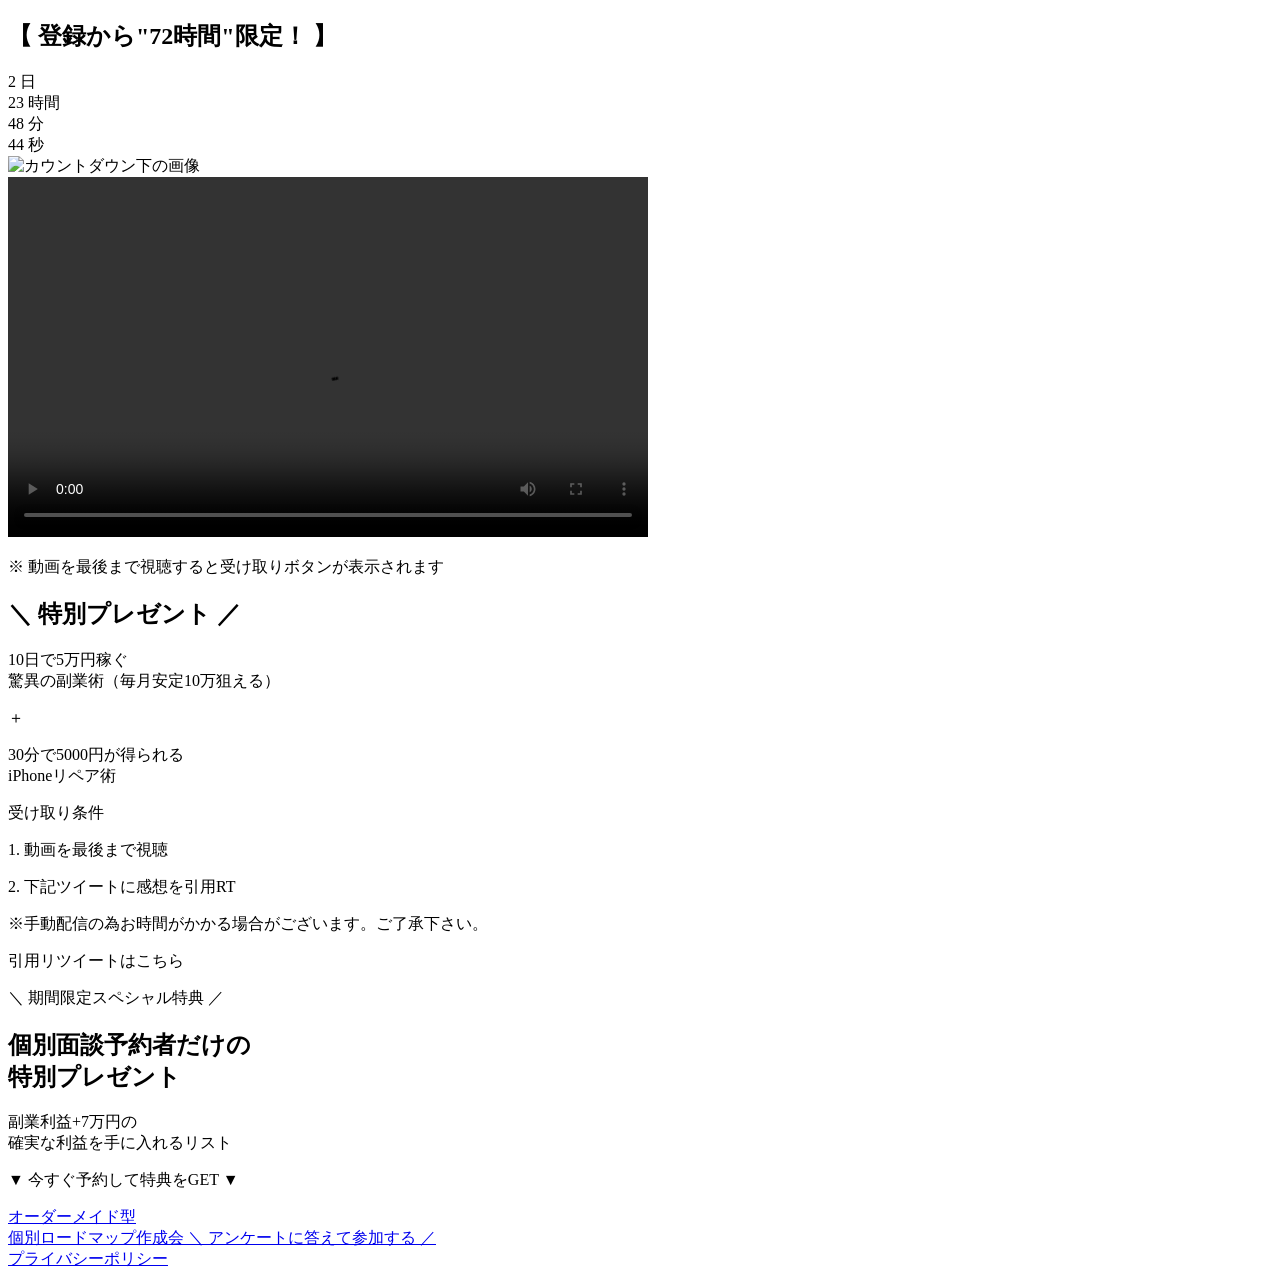
==== index.html @ 0d557b34 "Add files via upload" ====
<!DOCTYPE html>
<html lang="ja">
<head>
    <meta charset="UTF-8">
    <meta name="viewport" content="width=device-width, initial-scale=1.0">
    <title>72時間限定キャンペーン</title>
    <link rel="stylesheet" href="css/style.css">
    <!-- Video.js CSS -->
    <link href="https://vjs.zencdn.net/7.20.3/video-js.css" rel="stylesheet" />
</head>
<body>
    <!-- Google Tag Manager (noscript) -->
    <noscript>
        <iframe src="https://www.googletagmanager.com/ns.html?id=GTM-XXXXX"
            height="0" width="0" style="display:none;visibility:hidden">
        </iframe>
    </noscript>
    
    <div id="main" class="container">
        <!-- 管理者用画像アップロードパネル（通常は非表示） -->
        <div id="admin-panel" class="admin-panel" style="display: none;">
            <div class="upload-section">
                <h3>画像アップロード</h3>
                <div class="upload-item">
                    <label>カウントダウン下の画像：</label>
                    <input type="file" id="image1-upload" accept="image/*" data-target="countdown-image">
                </div>
            </div>
        </div>

        <!-- カウントダウンセクション -->
        <section class="countdown-section">
            <h1>【 登録から<span class="highlight">"72時間"</span>限定！ 】</h1>
            <div id="countdown" class="countdown">
                <div class="countdown-item">
                    <span id="days">2</span>
                    <span class="period">日</span>
                </div>
                <div class="countdown-item">
                    <span id="hours">23</span>
                    <span class="period">時間</span>
                </div>
                <div class="countdown-item">
                    <span id="minutes">48</span>
                    <span class="period">分</span>
                </div>
                <div class="countdown-item">
                    <span id="seconds">44</span>
                    <span class="period">秒</span>
                </div>
            </div>
            <!-- 画像1: カウントダウン下の画像 -->
            <div class="section-image countdown-bottom-image">
                <img id="countdown-image" src="images/image1.jpg" alt="カウントダウン下の画像">
            </div>
        </section>

        <!-- ビデオセクション -->
        <section class="video-section">
            <video
                id="campaign-video"
                class="video-js vjs-default-skin"
                controls
                preload="auto"
                width="640"
                height="360"
                data-setup='{}'
            >
                <source src="YOUR_VIDEO_URL" type="video/mp4" />
            </video>
        </section>

        <!-- キャンペーン詳細セクション -->
        <section class="campaign-details">
            <div class="notice">
                <p class="download-links">
                    <div id="download-section" style="display: none;">
                        まずはこちらを受け取り下さい：
                        <a href="#url1" class="download-link">受け取る①</a>
                        <a href="#url2" class="download-link">受け取る②</a>
                    </div>
                    <div id="watch-notice">
                        ※ 動画を最後まで視聴すると受け取りボタンが表示されます
                    </div>
                </p>
                <h2 class="notice-heading">＼ 特別プレゼント ／</h2>
                <div class="offer-main">
                    <p class="offer-highlight">10日で<span class="accent-text">5万円</span>稼ぐ<br>驚異の副業術（毎月安定10万狙える）</p>
                    <p class="offer-plus">＋</p>
                    <p class="offer-highlight">30分で<span class="accent-text">5000円</span>が得られる<br>iPhoneリペア術</p>
                </div>
            </div>
            <div class="requirements">
                <div class="requirement-box">
                    <p class="requirement-title">受け取り条件</p>
                    <div class="steps">
                        <p class="step">1. 動画を最後まで視聴</p>
                        <p class="step">2. 下記ツイートに感想を引用RT</p>
                        <p>※手動配信の為お時間がかかる場合がございます。ご了承下さい。</p>
                    </div>
                </div>
                <p class="retweet-link">引用リツイートはこちら</p>
            </div>
            <div class="bonus-offer">
                <div class="special-bonus">
                    <p class="bonus-label">＼ 期間限定スペシャル特典 ／</p>
                    <h2 class="bonus-heading">個別面談予約者だけの<br>特別プレゼント</h2>
                    <p class="bonus-amount">副業利益<span class="accent-large">+7</span>万円の<br>確実な利益を手に入れるリスト</p>
                </div>
                <p class="action-guide">▼ 今すぐ予約して特典をGET ▼</p>
            </div>
            <div class="action-button">
                <a href="https://docs.google.com/forms/d/e/1FAIpQLSdRPA_7K2mtwttTAVlmYB70DZ7_Nv8LjS0bA9asnsfpACcbtQ/viewform?usp=dialog" class="btn-green">
                    <span class="text">オーダーメイド型<br>個別ロードマップ作成会</span>
                    <span class="sub-text">＼ アンケートに答えて参加する ／</span>
                </a>
            </div>
        </section>

        <!-- フッター -->
        <footer>
            <div class="footer-links">
                <a href="privacy.html">プライバシーポリシー</a>
            </div>
        </footer>
    </div>

    <!-- Scripts -->
    <script src="https://vjs.zencdn.net/7.20.3/video.min.js"></script>
    <script src="js/main.js"></script>
</body>
</html>
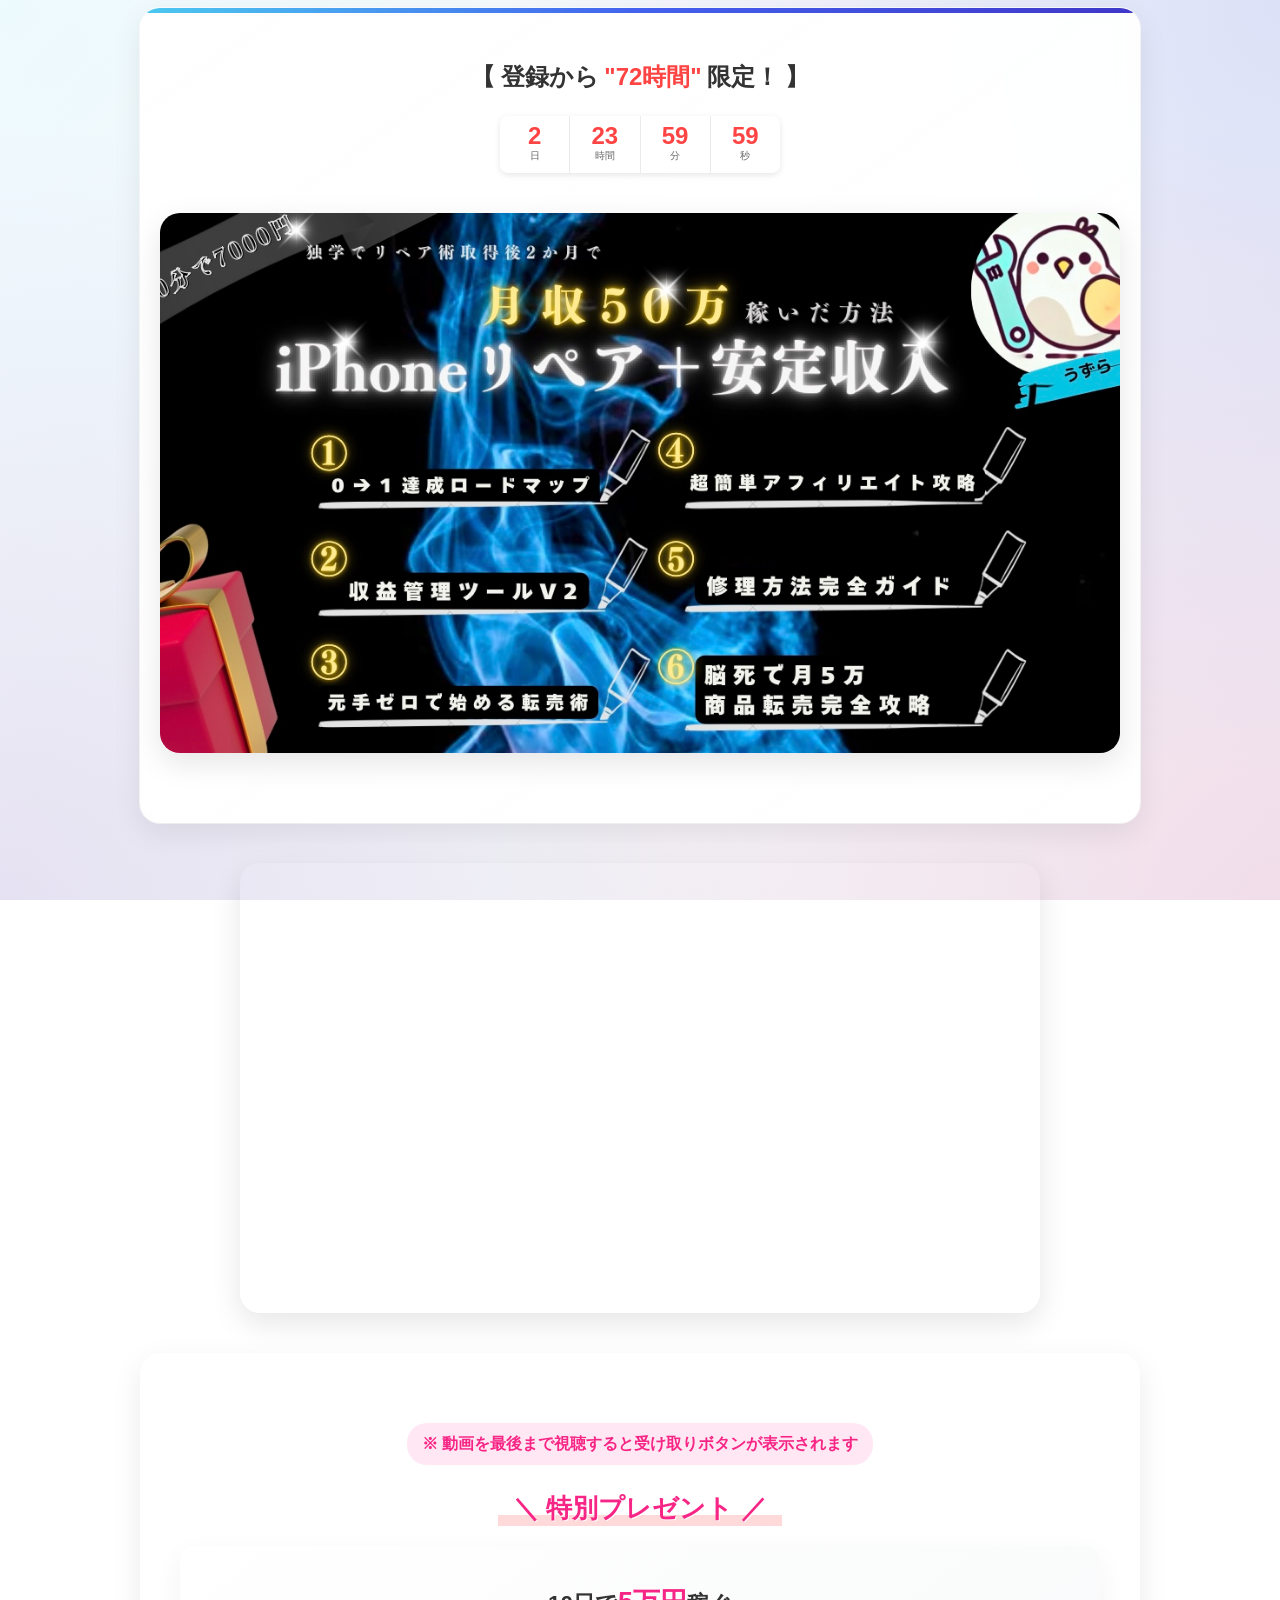
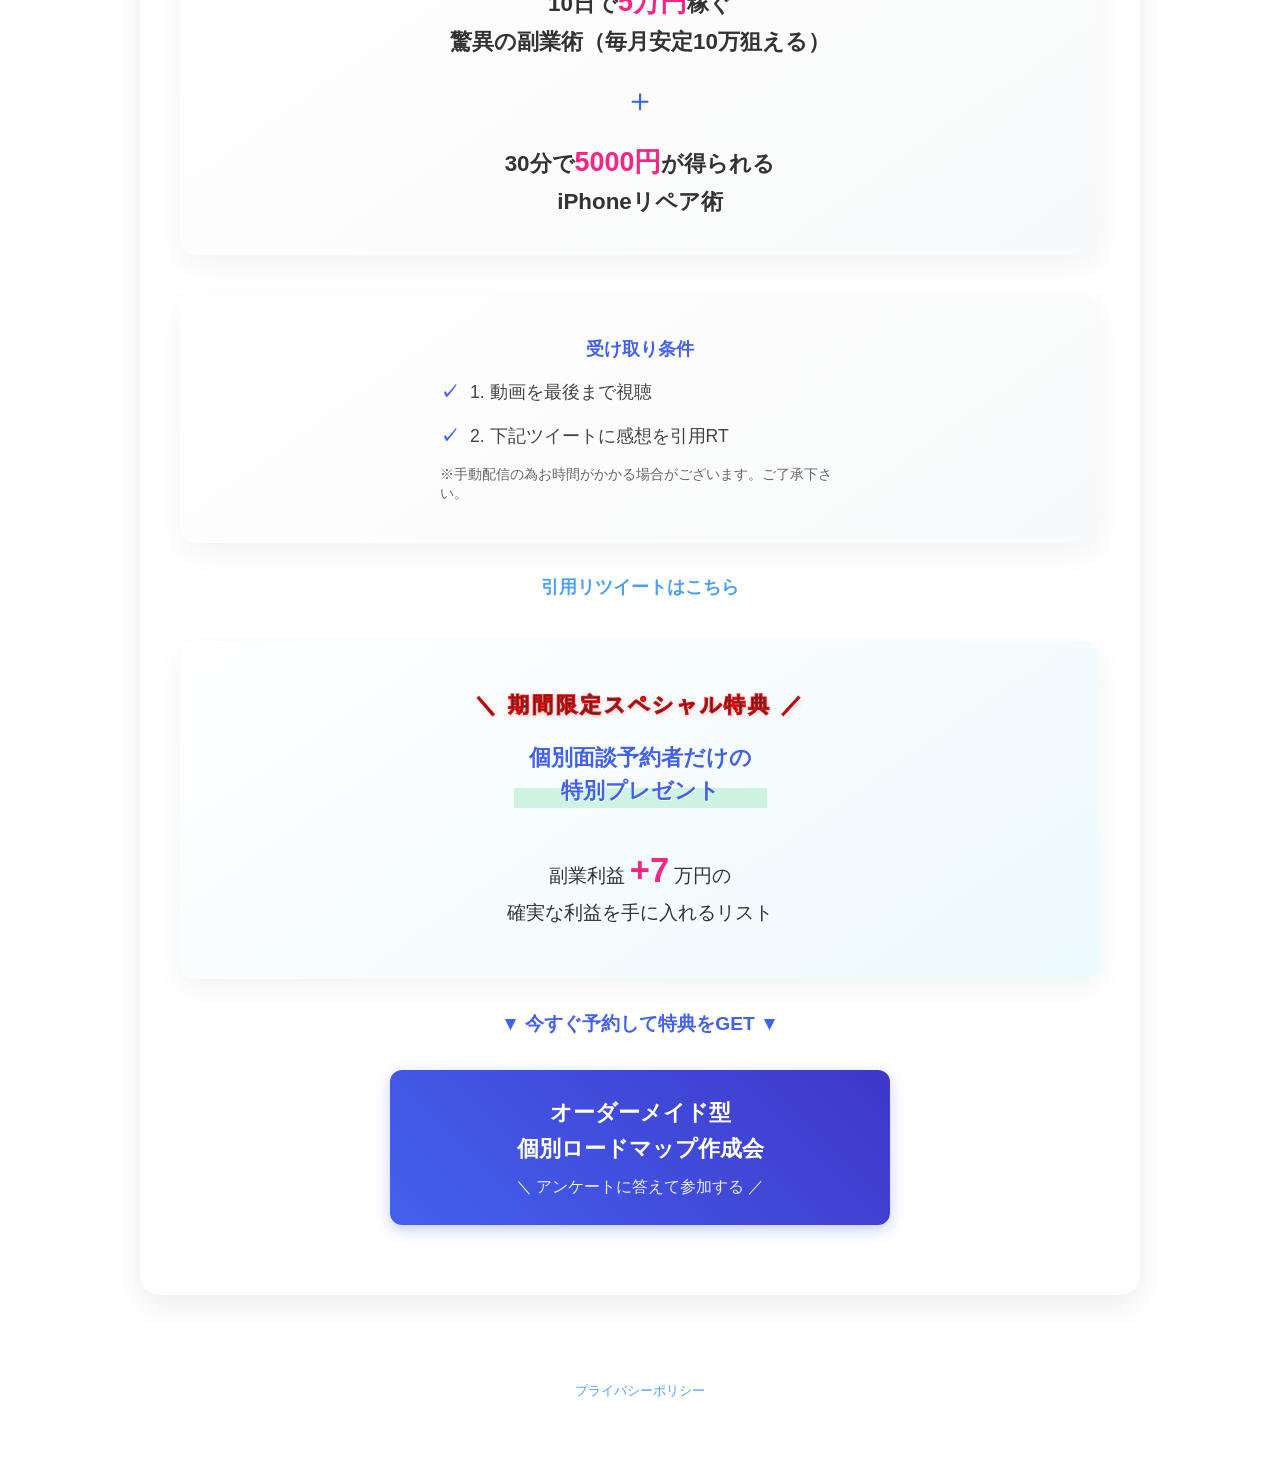
==== commit c5a76814: "Add files via upload" ====
--- a/index.html
+++ b/index.html
@@ -9,25 +9,7 @@
     <link href="https://vjs.zencdn.net/7.20.3/video-js.css" rel="stylesheet" />
 </head>
 <body>
-    <!-- Google Tag Manager (noscript) -->
-    <noscript>
-        <iframe src="https://www.googletagmanager.com/ns.html?id=GTM-XXXXX"
-            height="0" width="0" style="display:none;visibility:hidden">
-        </iframe>
-    </noscript>
-    
     <div id="main" class="container">
-        <!-- 管理者用画像アップロードパネル（通常は非表示） -->
-        <div id="admin-panel" class="admin-panel" style="display: none;">
-            <div class="upload-section">
-                <h3>画像アップロード</h3>
-                <div class="upload-item">
-                    <label>カウントダウン下の画像：</label>
-                    <input type="file" id="image1-upload" accept="image/*" data-target="countdown-image">
-                </div>
-            </div>
-        </div>
-
         <!-- カウントダウンセクション -->
         <section class="countdown-section">
             <h1>【 登録から<span class="highlight">"72時間"</span>限定！ 】</h1>
@@ -51,23 +33,19 @@
             </div>
             <!-- 画像1: カウントダウン下の画像 -->
             <div class="section-image countdown-bottom-image">
-                <img id="countdown-image" src="images/image1.jpg" alt="カウントダウン下の画像">
+                <img src="images/IMG_1898.jpg" alt="カウントダウン下の画像">
             </div>
         </section>
 
         <!-- ビデオセクション -->
         <section class="video-section">
-            <video
-                id="campaign-video"
-                class="video-js vjs-default-skin"
-                controls
-                preload="auto"
-                width="640"
-                height="360"
-                data-setup='{}'
-            >
-                <source src="YOUR_VIDEO_URL" type="video/mp4" />
-            </video>
+            <iframe 
+                id="youtube-player"
+                title="キャンペーン動画"
+                src="https://www.youtube.com/embed/w4_zZGQyINY?enablejsapi=1" 
+                allow="accelerometer; autoplay; clipboard-write; encrypted-media; gyroscope; picture-in-picture" 
+                allowfullscreen>
+            </iframe>
         </section>
 
         <!-- キャンペーン詳細セクション -->
@@ -126,7 +104,6 @@
     </div>
 
     <!-- Scripts -->
-    <script src="https://vjs.zencdn.net/7.20.3/video.min.js"></script>
     <script src="js/main.js"></script>
 </body>
 </html> 
--- a/css/style.css
+++ b/css/style.css
@@ -0,0 +1,945 @@
+/* 基本スタイル */
+:root {
+    --primary-color: #4361ee;
+    --secondary-color: #3f37c9;
+    --accent-color: #f72585;
+    --gradient-1: #4cc9f0;
+    --gradient-2: #4361ee;
+    --gradient-3: #3f37c9;
+    --success-color: #2ecc71;
+    --text-color: #333;
+    --bg-color: #f0f2f5;
+}
+
+body {
+    font-family: 'Noto Sans JP', -apple-system, BlinkMacSystemFont, sans-serif;
+    background: 
+        radial-gradient(circle at 0% 0%, rgba(76, 201, 240, 0.1) 0%, transparent 50%),
+        radial-gradient(circle at 100% 0%, rgba(67, 97, 238, 0.15) 0%, transparent 50%),
+        radial-gradient(circle at 100% 100%, rgba(247, 37, 133, 0.1) 0%, transparent 50%),
+        radial-gradient(circle at 0% 100%, rgba(58, 12, 163, 0.1) 0%, transparent 50%),
+        linear-gradient(135deg, #ffffff 0%, #f0f2f5 100%);
+    background-attachment: fixed;
+    line-height: 1.6;
+    color: var(--text-color);
+    min-height: 100vh;
+}
+
+.container {
+    max-width: 1000px;
+    margin: 40px auto;
+    padding: 0 20px;
+    position: relative;
+    z-index: 1;
+}
+
+/* カウントダウンセクション */
+.countdown-section {
+    text-align: center;
+    padding: 30px 20px;
+    background: white;
+    border-radius: 20px;
+    box-shadow: 
+        0 10px 30px rgba(0,0,0,0.08),
+        0 0 0 1px rgba(255,255,255,0.8);
+    backdrop-filter: blur(10px);
+    background: linear-gradient(145deg, rgba(255,255,255,0.95), rgba(255,255,255,0.98));
+    position: relative;
+    overflow: hidden;
+}
+
+.countdown-section::before {
+    content: '';
+    position: absolute;
+    top: 0;
+    left: 0;
+    width: 100%;
+    height: 5px;
+    background: linear-gradient(90deg, var(--gradient-1), var(--gradient-2), var(--gradient-3));
+}
+
+.countdown-section h1 {
+    font-size: 1.5em;
+    margin-bottom: 20px;
+    font-weight: 700;
+}
+
+.highlight {
+    color: #ff4444;
+    font-weight: 800;
+    padding: 0 5px;
+}
+
+.countdown {
+    display: flex;
+    justify-content: center;
+    gap: 0;
+    margin: 20px auto;
+    flex-wrap: nowrap;
+    background: #fff;
+    border-radius: 8px;
+    padding: 0;
+    width: 280px;
+    box-shadow: 0 2px 6px rgba(0,0,0,0.1);
+}
+
+.countdown-item {
+    background: none;
+    padding: 8px 0;
+    border-radius: 0;
+    box-shadow: none;
+    width: 25%;
+    margin: 0;
+    border-right: 1px solid rgba(0,0,0,0.08);
+    display: flex;
+    flex-direction: column;
+    align-items: center;
+    justify-content: center;
+}
+
+.countdown-item:last-child {
+    border-right: none;
+}
+
+.countdown-item span {
+    display: block;
+}
+
+.countdown-item span:first-child {
+    color: #ff4444;
+    font-size: 1.5em;
+    font-weight: 700;
+    line-height: 1;
+    display: block;
+}
+
+.period {
+    font-size: 0.65em;
+    color: #666;
+    margin-top: 0;
+    font-weight: 400;
+    display: block;
+}
+
+/* ビデオセクション */
+.video-section {
+    margin: 40px auto;
+    position: relative;
+    width: 100%;
+    max-width: 800px;
+    padding-top: 0;
+    aspect-ratio: 16 / 9;
+    border-radius: 20px;
+    overflow: hidden;
+    box-shadow: 0 10px 30px rgba(0,0,0,0.1);
+}
+
+.video-section iframe {
+    position: absolute;
+    top: 0;
+    left: 0;
+    width: 100%;
+    height: 100%;
+    border: none;
+    border-radius: 20px;
+}
+
+/* Video.jsのカスタマイズ */
+.video-js .vjs-big-play-button {
+    top: 50%;
+    left: 50%;
+    transform: translate(-50%, -50%);
+    border: none;
+    background: rgba(67, 97, 238, 0.8);
+    border-radius: 50%;
+    width: 80px;
+    height: 80px;
+    line-height: 80px;
+}
+
+.video-js:hover .vjs-big-play-button {
+    background: rgba(67, 97, 238, 1);
+}
+
+/* キャンペーン詳細セクション */
+.campaign-details {
+    background: white;
+    padding: 40px;
+    border-radius: 20px;
+    box-shadow: 0 10px 30px rgba(0,0,0,0.08);
+    text-align: center;
+}
+
+.notice {
+    margin-bottom: 30px;
+}
+
+.notice-heading {
+    font-size: 1.6em;
+    color: var(--accent-color);
+    font-weight: 700;
+    line-height: 1.4;
+    margin: 0 auto;
+    padding: 0 15px;
+    background: linear-gradient(transparent 70%, rgba(255, 68, 68, 0.2) 30%);
+    display: inline-block;
+    text-shadow: 1px 1px 0 rgba(255, 255, 255, 0.8);
+}
+
+.requirements {
+    margin: 40px 0;
+}
+
+.requirements p {
+    margin: 15px 0;
+    font-size: 1.1em;
+}
+
+.requirements .highlight {
+    font-size: 1.3em;
+    line-height: 1.6;
+    color: var(--accent-color);
+    font-weight: 700;
+    padding: 0 5px;
+}
+
+/* アクションボタン */
+.action-button {
+    margin: 30px auto;
+    max-width: 500px;
+}
+
+.btn-green {
+    display: block;
+    background: linear-gradient(45deg, var(--gradient-2), var(--gradient-3));
+    color: white;
+    padding: 25px 40px;
+    text-decoration: none;
+    border-radius: 12px;
+    transition: all 0.3s ease;
+    box-shadow: 0 5px 15px rgba(67, 97, 238, 0.3);
+}
+
+.btn-green:hover {
+    transform: translateY(-2px);
+    box-shadow: 0 8px 20px rgba(67, 97, 238, 0.4);
+    background: linear-gradient(45deg, var(--gradient-3), var(--gradient-2));
+}
+
+.btn-green .text {
+    display: block;
+    font-size: 1.4em;
+    font-weight: 700;
+    margin-bottom: 8px;
+}
+
+.btn-green .sub-text {
+    display: block;
+    font-size: 1em;
+    opacity: 0.9;
+}
+
+/* レスポンシブ対応 */
+@media (max-width: 768px) {
+    .btn-green {
+        padding: 20px 30px;
+    }
+
+    .btn-green .text {
+        font-size: 1.2em;
+    }
+
+    .btn-green .sub-text {
+        font-size: 0.9em;
+    }
+}
+
+/* フッター */
+footer {
+    margin-top: 30px;
+    padding: 20px 0;
+    background: transparent;
+}
+
+.footer-links {
+    margin-bottom: 10px;
+    text-align: center;
+}
+
+.footer-links a {
+    color: rgba(51, 51, 51, 0.5);
+    text-decoration: none;
+    padding: 0;
+    font-size: 0.8em;
+    transition: all 0.3s ease;
+}
+
+.footer-links a:hover {
+    color: var(--text-color);
+}
+
+/* レスポンシブ対応 */
+@media (max-width: 768px) {
+    .container {
+        padding: 0;
+        width: 100%;
+        overflow-x: hidden;
+    }
+
+    .video-section {
+        margin: 20px auto;
+        width: 100%;
+        max-width: none;
+        border-radius: 0;
+        position: relative;
+        left: 0;
+    }
+    
+    .video-section iframe {
+        border-radius: 0;
+        position: absolute;
+        top: 0;
+        left: 0;
+        right: 0;
+        bottom: 0;
+        margin: auto;
+        width: 100% !important;
+        height: 100% !important;
+        object-fit: cover;
+    }
+
+    /* その他のセクションの余白調整 */
+    .countdown-section,
+    .campaign-details {
+        margin: 20px 15px;
+        width: auto;
+    }
+}
+
+/* 大きな画面向けの調整 */
+@media (min-width: 769px) {
+    .container {
+        padding: 0 20px;
+        margin: 0 auto;
+    }
+
+    .video-section {
+        margin: 40px auto;
+    }
+}
+
+/* プラバシーポリシーページのスタイル */
+.privacy-page {
+    max-width: 800px;
+    margin: 0 auto;
+    padding: 2rem;
+    background: #fff;
+    box-shadow: 0 0 10px rgba(0,0,0,0.1);
+    border-radius: 8px;
+}
+
+.privacy-title {
+    font-size: 1.8rem;
+    color: #333;
+    text-align: center;
+    margin-bottom: 2rem;
+    padding-bottom: 1rem;
+    border-bottom: 2px solid #eee;
+}
+
+.privacy-content {
+    color: #666;
+    line-height: 1.8;
+}
+
+.privacy-content h2 {
+    font-size: 1.3rem;
+    color: #444;
+    margin: 2rem 0 1rem;
+    padding-left: 1rem;
+    border-left: 4px solid #4d9fff;
+}
+
+.privacy-content ol {
+    padding-left: 1.5rem;
+}
+
+.privacy-content li {
+    margin-bottom: 0.8rem;
+}
+
+.contact-info {
+    margin: 2rem 0;
+    padding: 1.5rem;
+    background: #f8f9fa;
+    border-radius: 6px;
+}
+
+.policy-date {
+    text-align: right;
+    color: #999;
+    margin-top: 1rem;
+}
+
+.footer-links {
+    text-align: center;
+    margin: 2rem 0;
+}
+
+.footer-links a {
+    color: #4d9fff;
+    text-decoration: none;
+    transition: color 0.3s;
+}
+
+.footer-links a:hover {
+    color: #2d7fff;
+}
+
+/* レスポンシブ対応 */
+@media (max-width: 768px) {
+    .privacy-page {
+        padding: 1rem;
+    }
+    
+    .privacy-title {
+        font-size: 1.5rem;
+    }
+    
+    .privacy-content h2 {
+        font-size: 1.2rem;
+    }
+}
+
+/* 全スマートフォン共通 */
+@media screen and (max-width: 428px) {
+    .countdown {
+        width: 260px;
+    }
+
+    .countdown-item {
+        padding: 6px 0;
+    }
+
+    .countdown-item span:first-child {
+        font-size: 1.4em;
+    }
+}
+
+/* 画像セクション共通スタイル */
+.section-image {
+    margin: 40px auto;
+    position: relative;
+    width: 100%;
+    max-width: 100%;
+    padding-top: 56.25%;
+    text-align: center;
+    border-radius: 20px;
+    overflow: hidden;
+    box-shadow: 0 10px 30px rgba(0,0,0,0.1);
+}
+
+.section-image img {
+    position: absolute;
+    top: 0;
+    left: 0;
+    width: 100%;
+    height: 100%;
+    object-fit: cover;
+}
+
+/* 各画像セクション個別スタイル */
+.countdown-bottom-image {
+    max-width: 1000px;
+    margin: 40px auto;
+}
+
+.notice-bottom-image {
+    margin: 20px auto;
+}
+
+.requirements-bottom-image {
+    margin: 20px auto 30px;
+}
+
+/* レスポンシブ対応 */
+@media (max-width: 768px) {
+    .section-image {
+        margin: 20px -10px;
+        border-radius: 0;
+    }
+    
+    .section-image img {
+        border-radius: 0;
+    }
+}
+
+/* 管理者パネル */
+.admin-panel {
+    background: #fff;
+    padding: 20px;
+    margin-bottom: 20px;
+    border-radius: 10px;
+    box-shadow: 0 2px 10px rgba(0,0,0,0.1);
+}
+
+.upload-section h3 {
+    margin-bottom: 15px;
+    color: #333;
+}
+
+.upload-item {
+    margin: 10px 0;
+    padding: 10px;
+    background: #f8f9fa;
+    border-radius: 5px;
+}
+
+.upload-item label {
+    display: block;
+    margin-bottom: 5px;
+    color: #666;
+}
+
+.upload-item input[type="file"] {
+    width: 100%;
+    padding: 8px;
+    border: 1px solid #ddd;
+    border-radius: 4px;
+    background: #fff;
+}
+
+.retweet-link {
+    color: #4d9fff;
+    font-weight: 600;
+    font-size: 1.1em;
+    margin: 15px 0 5px;
+}
+
+@media (max-width: 768px) {
+    .retweet-link {
+        font-size: 1em;
+        margin: 10px 0 5px;
+    }
+}
+
+/* レスポンシブ対応 */
+@media (max-width: 768px) {
+    .notice-heading {
+        font-size: 1.3em;
+        padding: 0 10px;
+    }
+}
+
+.bonus-offer {
+    margin: 30px 0 20px;
+    text-align: center;
+}
+
+.bonus-offer p {
+    font-size: 1.2em;
+    line-height: 1.6;
+    color: var(--text-color);
+}
+
+.action-guide {
+    margin-top: 15px;
+    color: var(--primary-color) !important;
+    font-weight: 600;
+}
+
+@media (max-width: 768px) {
+    .bonus-offer {
+        margin: 25px 0 15px;
+    }
+    
+    .bonus-offer p {
+        font-size: 1.1em;
+    }
+}
+
+.bonus-heading {
+    font-size: 1.4em;
+    color: var(--primary-color);
+    font-weight: 700;
+    line-height: 1.5;
+    margin: 0 auto 15px;
+    padding: 0 15px;
+    background: linear-gradient(transparent 70%, rgba(46, 204, 113, 0.2) 30%);
+    display: inline-block;
+    text-shadow: 1px 1px 0 rgba(255, 255, 255, 0.8);
+}
+
+@media (max-width: 768px) {
+    .bonus-heading {
+        font-size: 1.2em;
+        padding: 0 10px;
+    }
+}
+
+.offer-main {
+    margin: 20px auto;
+    padding: 20px;
+    background: linear-gradient(145deg, #ffffff, #f8f9fa);
+    border-radius: 15px;
+    box-shadow: 0 10px 30px rgba(0,0,0,0.05);
+}
+
+.offer-highlight {
+    font-size: 1.4em;
+    font-weight: 700;
+    line-height: 1.6;
+    margin: 15px 0;
+    color: #333;
+}
+
+.accent-text {
+    color: var(--accent-color);
+    font-size: 1.2em;
+    font-weight: 800;
+}
+
+.offer-plus {
+    font-size: 2em;
+    color: var(--primary-color);
+    margin: 10px 0;
+}
+
+.requirement-box {
+    background: linear-gradient(145deg, #ffffff, #f8f9fa);
+    padding: 25px;
+    border-radius: 15px;
+    margin: 30px 0;
+    box-shadow: 0 10px 30px rgba(0,0,0,0.05);
+}
+
+.requirement-title {
+    font-size: 1.3em;
+    color: var(--primary-color);
+    font-weight: 700;
+    margin-bottom: 20px;
+}
+
+.steps {
+    text-align: left;
+    max-width: 400px;
+    margin: 0 auto;
+}
+
+.step {
+    font-size: 1.1em;
+    color: #444;
+    margin: 10px 0;
+    padding-left: 30px;
+    position: relative;
+}
+
+.steps p:last-child {
+    font-size: 0.85em;
+    color: #666;
+    margin-top: 15px;
+    line-height: 1.4;
+}
+
+.step::before {
+    content: "✓";
+    position: absolute;
+    left: 0;
+    color: var(--primary-color);
+    font-weight: bold;
+}
+
+.special-bonus {
+    background: linear-gradient(145deg, #fff, rgba(76, 201, 240, 0.1));
+    padding: 30px;
+    border-radius: 15px;
+    margin: 30px 0;
+    box-shadow: 0 10px 30px rgba(0,0,0,0.05);
+}
+
+.bonus-label {
+    color: #ff0000;
+    font-weight: 900;
+    margin-bottom: 20px;
+    font-size: 2em;
+    letter-spacing: 0.15em;
+    text-shadow: 2px 2px 4px rgba(255, 0, 0, 0.2);
+    transform: scale(1.1);
+    display: block;
+    line-height: 1.4;
+    -webkit-text-stroke: 1px #ff0000;
+    text-stroke: 1px #ff0000;
+    font-family: -apple-system, BlinkMacSystemFont, "Segoe UI", Helvetica, Arial, sans-serif;
+}
+
+.bonus-amount {
+    font-size: 1.3em;
+    color: #333;
+    margin: 20px 0;
+    line-height: 1.6;
+}
+
+.accent-large {
+    font-size: 1.8em;
+    color: var(--accent-color);
+    font-weight: 800;
+    margin: 0 5px;
+}
+
+@media (max-width: 768px) {
+    .offer-highlight {
+        font-size: 1.2em;
+    }
+    
+    .requirement-box {
+        padding: 20px;
+    }
+    
+    .steps {
+        padding: 0 10px;
+    }
+}
+
+.download-links {
+    margin-bottom: 20px;
+    font-size: 1.1em;
+    color: #666;
+}
+
+.download-link {
+    display: inline-block;
+    margin: 0 10px;
+    padding: 5px 15px;
+    color: var(--primary-color);
+    text-decoration: none;
+    border: 2px solid var(--primary-color);
+    border-radius: 20px;
+    font-weight: 600;
+    transition: all 0.3s ease;
+}
+
+.download-link:hover {
+    background: var(--primary-color);
+    color: white;
+    transform: translateY(-2px);
+}
+
+@media (max-width: 768px) {
+    .download-links {
+        font-size: 1em;
+    }
+    
+    .download-link {
+        margin: 5px;
+        padding: 4px 12px;
+    }
+}
+
+#watch-notice {
+    color: var(--accent-color);
+    font-weight: 600;
+    margin: 10px 0;
+    padding: 8px 15px;
+    background: rgba(247, 37, 133, 0.1);
+    border-radius: 20px;
+    display: inline-block;
+}
+
+#download-section {
+    animation: fadeIn 0.5s ease-out;
+}
+
+@keyframes fadeIn {
+    from {
+        opacity: 0;
+        transform: translateY(-10px);
+    }
+    to {
+        opacity: 1;
+        transform: translateY(0);
+    }
+}
+
+/* レスポンシブ対応 */
+@media (max-width: 390px) { /* iPhone 12 Pro サイズ */
+    .countdown-section {
+        margin: 15px 10px;
+        padding: 25px 15px;
+    }
+
+    .countdown {
+        gap: 8px;
+    }
+
+    .countdown-item {
+        min-width: 70px;
+        padding: 12px 15px;
+    }
+
+    .countdown-item span:first-child {
+        font-size: 1.8em;
+    }
+
+    .period {
+        font-size: 0.9em;
+    }
+
+    .notice-heading {
+        font-size: 1.2em;
+        line-height: 1.5;
+    }
+
+    .offer-highlight {
+        font-size: 1.1em;
+    }
+
+    .requirement-box {
+        padding: 20px 15px;
+    }
+
+    .step {
+        font-size: 1em;
+        padding-left: 25px;
+    }
+}
+
+/* iPhone 12 Pro 固有の調整 */
+@media screen and (device-width: 390px) and (device-height: 844px) {
+    .container {
+        padding: 0;
+        margin: 20px auto;
+        width: 100%;
+        max-width: 390px;
+    }
+
+    .countdown-section {
+        margin: 15px 10px;
+        padding: 25px 10px;
+        border-radius: 15px;
+    }
+
+    .countdown-section h1 {
+        font-size: 1.3em;
+        margin-bottom: 15px;
+        padding: 0 10px;
+    }
+
+    .notice-heading {
+        font-size: 1.1em;
+        padding: 0 8px;
+        line-height: 1.4;
+    }
+
+    /* カウントダウン時間の調整 */
+    .countdown {
+        width: 240px;
+        margin: 15px auto;
+    }
+
+    .countdown-item {
+        width: 60px;
+        padding: 5px 0;
+    }
+
+    .countdown-item span:first-child {
+        font-size: 1.3em;
+    }
+
+    .period {
+        font-size: 0.7em;
+    }
+
+    /* その他のセクションの調整 */
+    .campaign-details,
+    .requirement-box,
+    .special-bonus {
+        margin: 20px 10px;
+        padding: 20px 15px;
+    }
+
+    .video-section {
+        margin: 20px 10px;
+    }
+}
+
+/* 小型スマートフォン全般の調整（iPhone SE, Galaxy S8など） */
+@media screen and (max-width: 380px) {
+    .container {
+        padding: 0;
+        margin: 20px auto;
+        width: 100%;
+    }
+
+    .countdown-section {
+        margin: 15px 8px;
+        padding: 20px 8px;
+        border-radius: 15px;
+    }
+
+    .countdown-section h1 {
+        font-size: 1.2em;
+        margin-bottom: 15px;
+        padding: 0 5px;
+        line-height: 1.4;
+    }
+
+    .notice-heading {
+        font-size: 1.1em;
+        padding: 0 5px;
+        line-height: 1.4;
+    }
+
+    /* カウントダウン時間の調整 */
+    .countdown {
+        width: 220px;
+        margin: 15px auto;
+        gap: 0;
+    }
+
+    .countdown-item {
+        width: 55px;
+        padding: 5px 0;
+        min-width: auto;
+    }
+
+    .countdown-item span:first-child {
+        font-size: 1.2em;
+    }
+
+    .period {
+        font-size: 0.65em;
+    }
+
+    /* その他のセクションの調整 */
+    .campaign-details,
+    .requirement-box,
+    .special-bonus {
+        margin: 15px 8px;
+        padding: 15px 12px;
+    }
+
+    .video-section {
+        margin: 15px 8px;
+    }
+
+    .offer-highlight {
+        font-size: 1em;
+    }
+
+    .bonus-amount {
+        font-size: 1.1em;
+    }
+
+    .accent-large {
+        font-size: 1.5em;
+    }
+}
+
+@media (max-width: 768px) {
+    .bonus-label {
+        font-size: 1.6em;
+        transform: scale(1.05);
+        -webkit-text-stroke: 0.5px #ff0000;
+        text-stroke: 0.5px #ff0000;
+    }
+} 
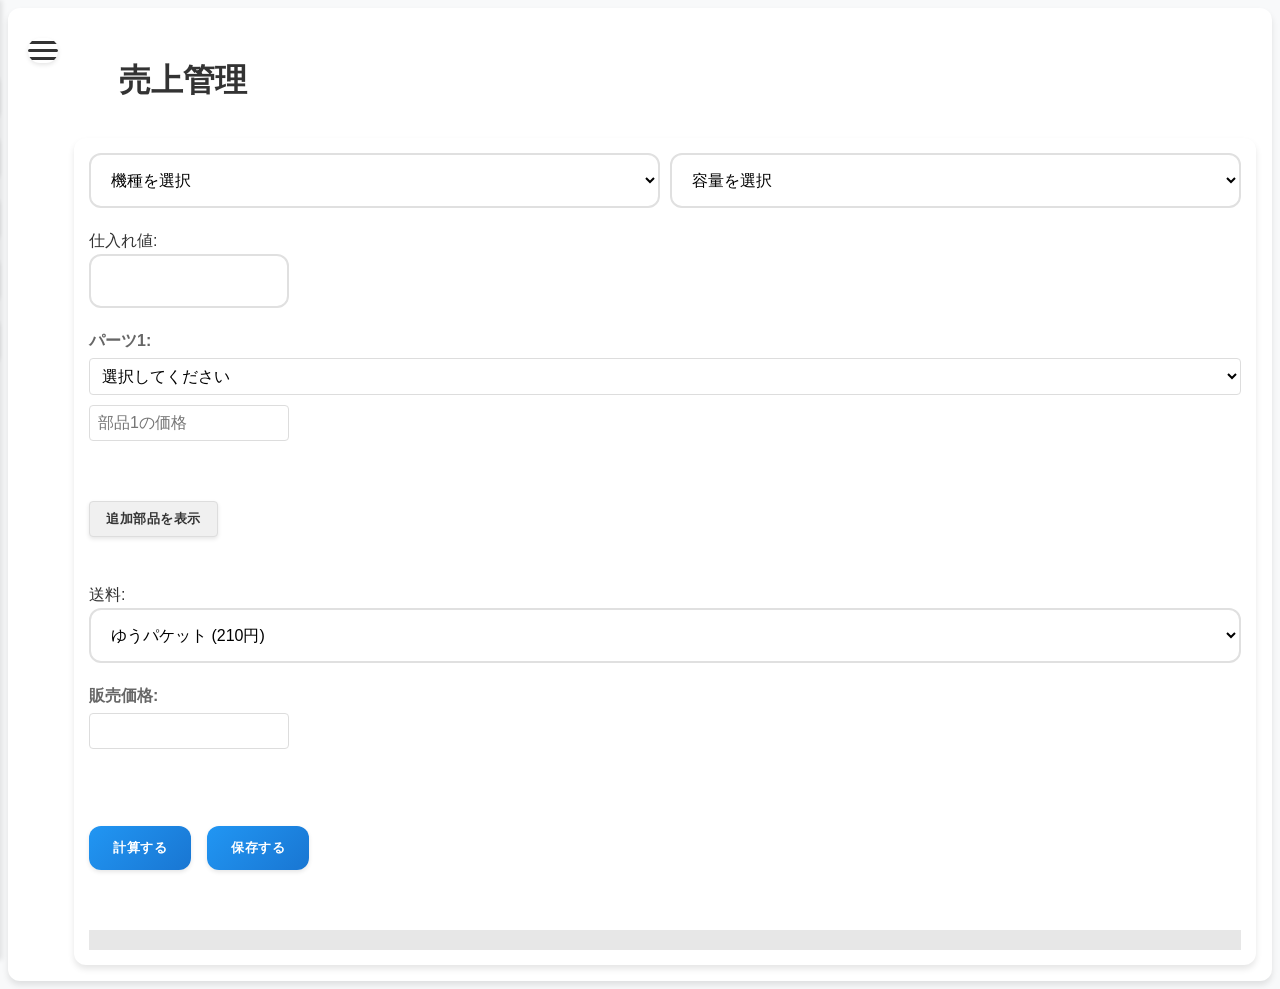
==== commit ba319311: "Add files via upload" ====
--- a/index.html
+++ b/index.html
@@ -3,107 +3,411 @@
 <head>
     <meta charset="UTF-8">
     <meta name="viewport" content="width=device-width, initial-scale=1.0">
-    <title>72時間限定キャンペーン</title>
-    <link rel="stylesheet" href="css/style.css">
-    <!-- Video.js CSS -->
-    <link href="https://vjs.zencdn.net/7.20.3/video-js.css" rel="stylesheet" />
+    <title>売上管理</title>
+    <link rel="stylesheet" href="styles.css">
 </head>
 <body>
-    <div id="main" class="container">
-        <!-- カウントダウンセクション -->
-        <section class="countdown-section">
-            <h1>【 登録から<span class="highlight">"72時間"</span>限定！ 】</h1>
-            <div id="countdown" class="countdown">
-                <div class="countdown-item">
-                    <span id="days">2</span>
-                    <span class="period">日</span>
-                </div>
-                <div class="countdown-item">
-                    <span id="hours">23</span>
-                    <span class="period">時間</span>
-                </div>
-                <div class="countdown-item">
-                    <span id="minutes">48</span>
-                    <span class="period">分</span>
-                </div>
-                <div class="countdown-item">
-                    <span id="seconds">44</span>
-                    <span class="period">秒</span>
-                </div>
-            </div>
-            <!-- 画像1: カウントダウン下の画像 -->
-            <div class="section-image countdown-bottom-image">
-                <img src="images/IMG_1898.jpg" alt="カウントダウン下の画像">
-            </div>
-        </section>
-
-        <!-- ビデオセクション -->
-        <section class="video-section">
-            <iframe 
-                id="youtube-player"
-                title="キャンペーン動画"
-                src="https://www.youtube.com/embed/w4_zZGQyINY?enablejsapi=1" 
-                allow="accelerometer; autoplay; clipboard-write; encrypted-media; gyroscope; picture-in-picture" 
-                allowfullscreen>
-            </iframe>
-        </section>
-
-        <!-- キャンペーン詳細セクション -->
-        <section class="campaign-details">
-            <div class="notice">
-                <p class="download-links">
-                    <div id="download-section" style="display: none;">
-                        まずはこちらを受け取り下さい：
-                        <a href="#url1" class="download-link">受け取る①</a>
-                        <a href="#url2" class="download-link">受け取る②</a>
-                    </div>
-                    <div id="watch-notice">
-                        ※ 動画を最後まで視聴すると受け取りボタンが表示されます
-                    </div>
-                </p>
-                <h2 class="notice-heading">＼ 特別プレゼント ／</h2>
-                <div class="offer-main">
-                    <p class="offer-highlight">10日で<span class="accent-text">5万円</span>稼ぐ<br>驚異の副業術（毎月安定10万狙える）</p>
-                    <p class="offer-plus">＋</p>
-                    <p class="offer-highlight">30分で<span class="accent-text">5000円</span>が得られる<br>iPhoneリペア術</p>
-                </div>
-            </div>
-            <div class="requirements">
-                <div class="requirement-box">
-                    <p class="requirement-title">受け取り条件</p>
-                    <div class="steps">
-                        <p class="step">1. 動画を最後まで視聴</p>
-                        <p class="step">2. 下記ツイートに感想を引用RT</p>
-                        <p>※手動配信の為お時間がかかる場合がございます。ご了承下さい。</p>
-                    </div>
-                </div>
-                <p class="retweet-link">引用リツイートはこちら</p>
-            </div>
-            <div class="bonus-offer">
-                <div class="special-bonus">
-                    <p class="bonus-label">＼ 期間限定スペシャル特典 ／</p>
-                    <h2 class="bonus-heading">個別面談予約者だけの<br>特別プレゼント</h2>
-                    <p class="bonus-amount">副業利益<span class="accent-large">+7</span>万円の<br>確実な利益を手に入れるリスト</p>
-                </div>
-                <p class="action-guide">▼ 今すぐ予約して特典をGET ▼</p>
-            </div>
-            <div class="action-button">
-                <a href="https://docs.google.com/forms/d/e/1FAIpQLSdRPA_7K2mtwttTAVlmYB70DZ7_Nv8LjS0bA9asnsfpACcbtQ/viewform?usp=dialog" class="btn-green">
-                    <span class="text">オーダーメイド型<br>個別ロードマップ作成会</span>
-                    <span class="sub-text">＼ アンケートに答えて参加する ／</span>
-                </a>
-            </div>
-        </section>
-
-        <!-- フッター -->
-        <footer>
-            <div class="footer-links">
-                <a href="privacy.html">プライバシーポリシー</a>
-            </div>
-        </footer>
+    <div class="container">
+        <h1>売上管理</h1>
+        
+        <!-- ハンバーガーメニューボタン -->
+        <button class="hamburger-menu">
+            <span></span>
+            <span></span>
+            <span></span>
+        </button>
+
+        <!-- オーバーレイ -->
+        <div class="overlay"></div>
+
+        <!-- ナビゲーションメニュー -->
+        <nav class="nav-menu">
+            <button class="nav-button active" data-tab="calculatorTab">計算</button>
+            <button class="nav-button" data-tab="listingTab">出品</button>
+            <button class="nav-button" data-tab="inventoryTab">在庫管理</button>
+            <button class="nav-button" data-tab="statsTab">統計</button>
+            <button class="nav-button" data-tab="historyTab">履歴</button>
+        </nav>
+
+        <div id="calculatorTab" class="tab-content active">
+            <form id="salesForm">
+                <div class="product-selection">
+                    <select id="productName" required>
+                        <option value="">機種を選択</option>
+                        <option value="iPhone6s">iPhone6s</option>
+                        <option value="iPhone6sPlus">iPhone6sPlus</option>
+                        <option value="iPhone7">iPhone7</option>
+                        <option value="iPhone7Plus">iPhone7Plus</option>
+                        <option value="iPhone8">iPhone8</option>
+                        <option value="iPhone8Plus">iPhone8Plus</option>
+                        <option value="iPhoneX">iPhoneX</option>
+                        <option value="iPhoneXS">iPhoneXS</option>
+                        <option value="iPhoneXSMax">iPhoneXSMax</option>
+                        <option value="iPhoneXR">iPhoneXR</option>
+                        <option value="iPhone11">iPhone11</option>
+                        <option value="iPhone11Pro">iPhone11Pro</option>
+                        <option value="iPhone11ProMax">iPhone11ProMax</option>
+                        <option value="iPhone12">iPhone12</option>
+                        <option value="iPhone12Mini">iPhone12Mini</option>
+                        <option value="iPhone12Pro">iPhone12Pro</option>
+                        <option value="iPhone12ProMax">iPhone12ProMax</option>
+                        <option value="iPhoneSE2">iPhoneSE2</option>
+                    </select>
+
+                    <select id="storage" required>
+                        <option value="">容量を選択</option>
+                        <option value="16">16GB</option>
+                        <option value="32">32GB</option>
+                        <option value="64">64GB</option>
+                        <option value="128">128GB</option>
+                        <option value="256">256GB</option>
+                        <option value="512">512GB</option>
+                    </select>
+                </div>
+
+                <label for="purchasePrice">仕入れ値:</label>
+                <input type="number" id="purchasePrice" required>
+
+                <div class="form-group">
+                    <label for="partsName1">パーツ1:</label>
+                    <select id="partsName1">
+                        <option value="">選択してください</option>
+                        <option value="lcd">液晶パネル</option>
+                        <option value="battery">バッテリー</option>
+                        <option value="batteryTag">バッテリータブ</option>
+                        <option value="homeButton">ホームボタン</option>
+                    </select>
+                    <input type="number" id="partsCost1" placeholder="部品1の価格" readonly>
+                </div>
+
+                <div class="parts-toggle">
+                    <button type="button" id="toggleParts" class="toggle-button">追加部品を表示</button>
+                </div>
+
+                <div id="additionalParts" class="hidden">
+                    <div class="form-group">
+                        <label for="partsName2">パーツ2:</label>
+                        <select id="partsName2">
+                            <option value="">選択してください</option>
+                            <option value="lcd">液晶パネル</option>
+                            <option value="battery">バッテリー</option>
+                            <option value="batteryTag">バッテリータブ</option>
+                            <option value="homeButton">ホームボタン</option>
+                        </select>
+                        <input type="number" id="partsCost2" placeholder="部品2の価格" readonly>
+                    </div>
+
+                    <div class="form-group">
+                        <label for="partsName3">パーツ3:</label>
+                        <select id="partsName3">
+                            <option value="">選択してください</option>
+                            <option value="lcd">液晶パネル</option>
+                            <option value="battery">バッテリー</option>
+                            <option value="batteryTag">バッテリータブ</option>
+                            <option value="homeButton">ホームボタン</option>
+                        </select>
+                        <input type="number" id="partsCost3" placeholder="部品3の価格" readonly>
+                    </div>
+                </div>
+
+                <label for="shippingCost">送料:</label>
+                <select id="shippingCost" required>
+                    <option value="210">ゆうパケット (210円)</option>
+                    <option value="450">コンパクト (450円)</option>
+                    <option value="520">宅急便 (520円)</option>
+                </select>
+
+                <div class="form-group">
+                    <label for="sellingPrice">販売価格:</label>
+                    <input type="number" id="sellingPrice" required>
+                </div>
+
+                <div class="button-group">
+                    <button type="button" id="calculateButton" class="full-width-button">計算する</button>
+                    <button type="button" id="saveButton" class="full-width-button">保存する</button>
+                </div>
+            </form>
+
+            <div id="result"></div>
+        </div>
+
+        <div id="listingTab" class="tab-content">
+            <h2>出品情報生成</h2>
+            <form id="listingForm">
+                <div class="form-group">
+                    <label for="listingProductName">商品名:</label>
+                    <select id="listingProductName" required>
+                        <option value="iPhone6s">iPhone6s</option>
+                        <option value="iPhone6sPlus">iPhone6sPlus</option>
+                        <option value="iPhone7">iPhone7</option>
+                        <option value="iPhone7Plus">iPhone7Plus</option>
+                        <option value="iPhone8">iPhone8</option>
+                        <option value="iPhone8Plus">iPhone8Plus</option>
+                        <option value="iPhoneX">iPhoneX</option>
+                        <option value="iPhoneXS">iPhoneXS</option>
+                        <option value="iPhoneXSMax">iPhoneXSMax</option>
+                        <option value="iPhoneXR">iPhoneXR</option>
+                        <option value="iPhone11">iPhone11</option>
+                        <option value="iPhone11Pro">iPhone11Pro</option>
+                        <option value="iPhone11ProMax">iPhone11ProMax</option>
+                        <option value="iPhone12">iPhone12</option>
+                        <option value="iPhone12Mini">iPhone12Mini</option>
+                        <option value="iPhone12Pro">iPhone12Pro</option>
+                        <option value="iPhone12ProMax">iPhone12ProMax</option>
+                        <option value="iPhoneSE2">iPhoneSE2</option>
+                    </select>
+                </div>
+
+                <div class="form-group">
+                    <label for="listingStorage">容量:</label>
+                    <select id="listingStorage" required>
+                        <option value="16">16GB</option>
+                        <option value="32">32GB</option>
+                        <option value="64">64GB</option>
+                        <option value="128">128GB</option>
+                        <option value="256">256GB</option>
+                        <option value="512">512GB</option>
+                    </select>
+                </div>
+
+                <div class="form-group">
+                    <label for="color">カラー:</label>
+                    <select id="color" required>
+                        <option value="ブラック">ブラック</option>
+                        <option value="ホワイト">ホワイト</option>
+                        <option value="シルバー">シルバー</option>
+                        <option value="ゴールド">ゴールド</option>
+                        <option value="ローズゴールド">ローズゴールド</option>
+                        <option value="レッド">レッド</option>
+                        <option value="パープル">パープル</option>
+                        <option value="イエロー">イエロー</option>
+                        <option value="グリーン">グリーン</option>
+                        <option value="ブルー">ブルー</option>
+                    </select>
+                </div>
+
+                <div class="form-group">
+                    <label for="imei">IMEI:</label>
+                    <input type="text" id="imei" placeholder="35 730809 261977 0">
+                </div>
+
+                <div class="form-group">
+                    <label for="rank">ランク:</label>
+                    <select id="rank" required>
+                        <option value="SS">SS</option>
+                        <option value="S">S</option>
+                        <option value="A">A</option>
+                        <option value="B">B</option>
+                        <option value="C">C</option>
+                    </select>
+                </div>
+
+                <div class="condition-group">
+                    <h3>商品状態</h3>
+                    <div class="form-group">
+                        <label for="screenCondition">画面:</label>
+                        <select id="screenCondition" required>
+                            <option value="SS">SS - 新品交換済み</option>
+                            <option value="S">S - 傷なし</option>
+                            <option value="A">A - 軽微な傷</option>
+                            <option value="B">B - 小傷あり</option>
+                            <option value="C">C - 傷多め</option>
+                        </select>
+                    </div>
+
+                    <div class="form-group">
+                        <label for="backCondition">背面:</label>
+                        <select id="backCondition" required>
+                            <option value="S">S - 傷なし</option>
+                            <option value="A">A - 軽微な傷</option>
+                            <option value="B">B - 小傷あり</option>
+                            <option value="C">C - 傷多め</option>
+                        </select>
+                    </div>
+
+                    <div class="form-group">
+                        <label for="sideCondition">側面:</label>
+                        <select id="sideCondition" required>
+                            <option value="S">S - 傷なし</option>
+                            <option value="A">A - 軽微な傷</option>
+                            <option value="B">B - 小傷あり</option>
+                            <option value="C">C - 傷多め</option>
+                        </select>
+                    </div>
+
+                    <div class="form-group">
+                        <label for="topCondition">上面:</label>
+                        <select id="topCondition" required>
+                            <option value="S">S - 傷なし</option>
+                            <option value="A">A - 軽微な傷</option>
+                            <option value="B">B - 小傷あり</option>
+                            <option value="C">C - 傷多め</option>
+                        </select>
+                    </div>
+
+                    <div class="form-group">
+                        <label for="bottomCondition">底面:</label>
+                        <select id="bottomCondition" required>
+                            <option value="S">S - 傷なし</option>
+                            <option value="A">A - 軽微な傷</option>
+                            <option value="B">B - 小傷あり</option>
+                            <option value="C">C - 傷多め</option>
+                        </select>
+                    </div>
+                </div>
+
+                <div class="button-group">
+                    <button type="button" id="generateContent" class="generate-button">タイトル商品説明を生成</button>
+                </div>
+            </form>
+
+            <div class="preview-section">
+                <h3>タイトルプレビュー</h3>
+                <div class="preview-container">
+                    <div id="titlePreview" class="preview-box"></div>
+                    <button class="copy-button" onclick="copyToClipboard('titlePreview')">コピー</button>
+                </div>
+                
+                <h3>商品説明プレビュー</h3>
+                <div class="preview-container">
+                    <div id="descriptionPreview" class="preview-box"></div>
+                    <button class="copy-button" onclick="copyToClipboard('descriptionPreview')">コピー</button>
+                </div>
+            </div>
+        </div>
+
+        <div id="inventoryTab" class="tab-content">
+            <div class="inventory-header">
+                <h2>在庫管理</h2>
+                <button id="addInventoryItem" class="add-button">新規追加</button>
+            </div>
+            
+            <div class="inventory-table-container">
+                <table id="inventoryTable" class="inventory-table">
+                    <thead>
+                        <tr>
+                            <th>端末</th>
+                            <th>容量</th>
+                            <th>仕入れ値</th>
+                            <th>必要パーツ</th>
+                            <th>パーツ価格</th>
+                            <th>発注状況</th>
+                            <th>販売価格</th>
+                            <th>備考</th>
+                            <th>操作</th>
+                        </tr>
+                    </thead>
+                    <tbody id="inventoryTableBody">
+                        <!-- JavaScriptで動的に追加 -->
+                    </tbody>
+                </table>
+            </div>
+        </div>
+
+        <div id="statsTab" class="tab-content">
+            <div class="stats-controls">
+                <select id="statsMonth">
+                    <option value="1">1月</option>
+                    <option value="2">2月</option>
+                    <option value="3">3月</option>
+                    <option value="4">4月</option>
+                    <option value="5">5月</option>
+                    <option value="6">6月</option>
+                    <option value="7">7月</option>
+                    <option value="8">8月</option>
+                    <option value="9">9月</option>
+                    <option value="10">10月</option>
+                    <option value="11">11月</option>
+                    <option value="12">12月</option>
+                </select>
+            </div>
+            <div id="statsContainer">
+                <div class="stats-summary">
+                    <div class="stats-item">
+                        <h4>仕入れ額</h4>
+                        <p id="totalPurchase">0円</p>
+                    </div>
+                    <div class="stats-item">
+                        <h4>総販売額</h4>
+                        <p id="totalSales">0円</p>
+                    </div>
+                    <div class="stats-item">
+                        <h4>総利益</h4>
+                        <p id="totalProfit">0円</p>
+                    </div>
+                    <div class="stats-item">
+                        <h4>平均利益率</h4>
+                        <p id="averageMargin">0%</p>
+                    </div>
+                </div>
+                <div id="deviceList" class="device-list">
+                    <!-- 端末別の集計がここに表示されます -->
+                </div>
+            </div>
+        </div>
+
+        <div id="historyTab" class="tab-content">
+            <div class="history-header">
+                <h3>取引履歴</h3>
+                <div class="controls-container">
+                    <div class="month-selector">
+                        <select id="historyMonth" onchange="updateResultsList()">
+                            <option value="1">1月</option>
+                            <option value="2">2月</option>
+                            <option value="3">3月</option>
+                            <option value="4">4月</option>
+                            <option value="5">5月</option>
+                            <option value="6">6月</option>
+                            <option value="7">7月</option>
+                            <option value="8">8月</option>
+                            <option value="9">9月</option>
+                            <option value="10">10月</option>
+                            <option value="11">11月</option>
+                            <option value="12">12月</option>
+                        </select>
+                    </div>
+                </div>
+            </div>
+            
+            <div class="data-transfer-buttons">
+                <button onclick="exportData()" class="export-button">データエクスポート</button>
+                <button onclick="document.getElementById('importFile').click()" class="import-button">データインポート</button>
+                <input type="file" id="importFile" accept=".json" style="display: none;" onchange="importData(this.files[0])">
+            </div>
+
+            <div id="resultsList" class="results-list">
+                <!-- 履歴データがここに表示されます -->
+            </div>
+        </div>
     </div>
 
-    <!-- Scripts -->
-    <script src="js/main.js"></script>
+    <!-- モーダルウィンドウ -->
+    <div id="editModal" class="modal">
+        <div class="modal-content">
+            <span class="close">&times;</span>
+            <h2>データ編集</h2>
+            <form id="editForm">
+                <input type="hidden" id="editId">
+                <select id="editProductName" required>
+                    <!-- 同じ機種オプション -->
+                </select>
+                <select id="editStorage" required>
+                    <!-- 同じ容量オプション -->
+                </select>
+                <input type="text" id="editPartsName1" placeholder="部品1">
+                <input type="text" id="editPartsName2" placeholder="部品2">
+                <input type="text" id="editPartsName3" placeholder="部品3">
+                <input type="number" id="editPurchasePrice" placeholder="仕入れ値" required>
+                <input type="number" id="editSellingPrice" placeholder="販売価格" required>
+                <input type="number" id="editShippingCost" placeholder="送料" required>
+                <button type="submit">更新</button>
+            </form>
+        </div>
+    </div>
+
+    <script src="inventory-script.js"></script>
+    <script src="listing-script.js"></script>
+    <script src="stats-script.js"></script>
+    <script src="script.js"></script>
 </body>
-</html> +</html>
--- a/styles.css
+++ b/styles.css
@@ -0,0 +1,1846 @@
+:root {
+    --primary-color: #2196F3;
+    --secondary-color: #1976D2;
+    --accent-color: #4CAF50;
+    --background-color: #f8f9fa;
+    --card-background: #ffffff;
+    --text-primary: #333333;
+    --text-secondary: #666666;
+    --border-radius: 12px;
+    --box-shadow: 0 4px 6px rgba(0, 0, 0, 0.1);
+}
+
+body {
+    background-color: var(--background-color);
+    color: var(--text-primary);
+    font-family: 'Segoe UI', 'Helvetica Neue', sans-serif;
+    line-height: 1.6;
+}
+
+.container {
+    max-width: 1200px;
+    margin: 0 auto;
+    padding: 1rem;
+    padding-left: calc(50px + 1rem);
+    background: var(--card-background);
+    border-radius: var(--border-radius);
+    box-shadow: var(--box-shadow);
+    overflow-x: hidden;
+    position: relative;
+}
+
+h1, h2 {
+    color: #333;
+    text-align: left;
+    margin-left: 45px;
+    padding: 10px 0;
+}
+
+form {
+    display: flex;
+    flex-direction: column;
+}
+
+label {
+    margin-top: 10px;
+}
+
+input, select {
+    width: 100%;
+    padding: 8px;
+    margin-bottom: 10px;
+    border: 1px solid #ddd;
+    border-radius: 4px;
+    box-sizing: border-box;
+    font-size: 16px;
+}
+
+button {
+    background-color: #333;
+    color: white;
+    padding: 10px;
+    border: none;
+    cursor: pointer;
+    margin-top: 10px;
+}
+
+button:hover {
+    background-color: #555;
+}
+
+#result {
+    margin-top: 20px;
+    padding: 10px;
+    background-color: #e7e7e7;
+}
+
+.hidden {
+    display: none;
+}
+
+#savedResults {
+    margin-top: 20px;
+}
+
+#resultsList {
+    list-style-type: none;
+    padding: 0;
+}
+
+#resultsList li {
+    background-color: #f0f0f0;
+    margin-bottom: 10px;
+    padding: 10px;
+    border-radius: 5px;
+    display: flex;
+    justify-content: space-between;
+    align-items: center;
+}
+
+.deleteButton, .editButton {
+    background-color: #ff4444;
+    color: white;
+    border: none;
+    padding: 5px 10px;
+    cursor: pointer;
+    border-radius: 3px;
+    margin-left: 5px;
+}
+
+.editButton {
+    background-color: #4CAF50;
+}
+
+.deleteButton:hover {
+    background-color: #cc0000;
+}
+
+.editButton:hover {
+    background-color: #45a049;
+}
+
+#clearButton {
+    background-color: #ff4444;
+}
+
+#clearButton:hover {
+    background-color: #cc0000;
+}
+
+.modal {
+    display: none;
+    position: fixed;
+    z-index: 1;
+    left: 0;
+    top: 0;
+    width: 100%;
+    height: 100%;
+    overflow: auto;
+    background-color: rgba(0,0,0,0.4);
+}
+
+.modal-content {
+    background-color: #fefefe;
+    margin: 15% auto;
+    padding: 20px;
+    border: 1px solid #888;
+    width: 80%;
+}
+
+.close {
+    color: #aaa;
+    float: right;
+    font-size: 28px;
+    font-weight: bold;
+    cursor: pointer;
+}
+
+.close:hover,
+.close:focus {
+    color: black;
+    text-decoration: none;
+    cursor: pointer;
+}
+
+.product-selection {
+    display: flex;
+    align-items: center;
+    gap: 10px;
+}
+
+.product-selection select {
+    flex: 1;
+}
+
+@media (max-width: 768px) {
+    .container {
+        margin: 10px;
+        padding: 0.5rem;
+        padding-left: calc(40px + 0.5rem);
+        width: auto;
+    }
+
+    .product-selection {
+        flex-direction: column;
+        gap: 5px;
+    }
+
+    .product-selection select {
+        width: 100%;
+    }
+
+    input, select {
+        padding: 8px;
+        margin-bottom: 8px;
+    }
+
+    .full-width-button {
+        width: 100%;
+        padding: 0.8rem;
+    }
+
+    .inventory-table-container {
+        margin: 0 -0.5rem;
+        padding: 0.5rem;
+    }
+
+    .result-item {
+        padding: 10px;
+        margin-right: 5px;
+    }
+
+    .result-info {
+        flex-direction: column;
+        gap: 5px;
+    }
+
+    .hamburger-menu {
+        top: 15px;
+        left: 15px;
+    }
+
+    .tab-content {
+        padding: 10px;
+    }
+
+    h1, h2 {
+        margin-left: 35px;
+        font-size: 1.8rem;
+    }
+
+    .form-group {
+        padding-right: 10px;
+    }
+}
+
+@media (max-width: 480px) {
+    .container {
+        margin: 5px;
+        padding: 0.5rem;
+        padding-left: calc(35px + 0.5rem);
+    }
+
+    h1, h2 {
+        margin-left: 30px;
+        font-size: 1.5rem;
+    }
+
+    .nav-menu {
+        width: 250px;
+    }
+
+    .hamburger-menu {
+        top: 10px;
+        left: 10px;
+    }
+
+    .tab-content {
+        padding: 8px;
+    }
+
+    .form-group {
+        padding-right: 5px;
+    }
+
+    .result-item {
+        padding: 8px;
+        margin-right: 3px;
+    }
+
+    input, select {
+        padding: 6px;
+        margin-bottom: 6px;
+    }
+}
+
+/* タブのスタイル */
+.tabs {
+    display: flex;
+    gap: 1rem;
+    margin-bottom: 2rem;
+    border: none;
+    background: transparent;
+}
+
+.tab-button {
+    padding: 1rem 2rem;
+    border: none;
+    background: var(--card-background);
+    color: var(--text-secondary);
+    border-radius: var(--border-radius);
+    font-weight: 500;
+    transition: all 0.3s ease;
+    box-shadow: var(--box-shadow);
+}
+
+.tab-button.active {
+    background: var(--primary-color);
+    color: white;
+    transform: translateY(-2px);
+}
+
+.tab-content {
+    display: none;
+    padding: 15px;
+    background-color: white;
+    border-radius: var(--border-radius);
+    box-shadow: var(--box-shadow);
+    width: 100%;
+    box-sizing: border-box;
+}
+
+.tab-content.active {
+    display: block;
+}
+
+/* 出品フォームのスタイル */
+.form-group {
+    margin-bottom: 15px;
+    width: 100%;
+}
+
+.form-group label {
+    display: block;
+    margin-bottom: 5px;
+    font-weight: bold;
+}
+
+.form-group select,
+.form-group input {
+    width: 100%;
+    padding: 8px;
+    border: 1px solid #ddd;
+    border-radius: 4px;
+}
+
+.button-group {
+    margin: 20px 0;
+    text-align: center;
+}
+
+.generate-button {
+    padding: 12px 24px;
+    font-size: 16px;
+    background-color: #4CAF50;
+    color: white;
+    border: none;
+    border-radius: 4px;
+    cursor: pointer;
+    transition: background-color 0.3s;
+    margin: 20px 0;
+}
+
+.generate-button:hover {
+    background-color: #45a049;
+}
+
+.preview-container {
+    margin-top: 20px;
+    background: #f9f9f9;
+    padding: 15px;
+    border-radius: 5px;
+}
+
+.preview-box {
+    background: white;
+    padding: 15px;
+    margin: 10px 0;
+    border: 1px solid #ddd;
+    border-radius: 4px;
+    white-space: pre-wrap;
+    word-break: break-word;
+}
+
+#titlePreview {
+    font-weight: bold;
+    font-size: 1.1em;
+}
+
+/* コピーボタンのスタイル */
+.copy-button {
+    background-color: #4CAF50;
+    color: white;
+    padding: 5px 10px;
+    border: none;
+    border-radius: 3px;
+    cursor: pointer;
+    margin-top: 10px;
+}
+
+.copy-button:hover {
+    background-color: #45a049;
+}
+
+.preview-box {
+    position: relative;
+    margin-bottom: 20px;
+}
+
+.condition-group {
+    margin: 20px 0;
+    padding: 15px;
+    background: #f9f9f9;
+    border-radius: 5px;
+}
+
+.condition-group h3 {
+    margin-top: 0;
+    margin-bottom: 15px;
+    color: #333;
+}
+
+.condition-group .form-group {
+    margin-bottom: 10px;
+}
+
+.condition-group select {
+    width: 100%;
+    padding: 8px;
+    border: 1px solid #ddd;
+    border-radius: 4px;
+}
+
+/* 部品フィールドのスタイル */
+.part-field {
+    display: flex;
+    gap: 10px;
+    margin-bottom: 10px;
+    align-items: center;
+}
+
+.part-field select {
+    flex: 2;
+    padding: 8px;
+    border: 1px solid #ddd;
+    border-radius: 4px;
+    background-color: white;
+}
+
+.part-field .part-cost {
+    flex: 1;
+    padding: 8px;
+    border: 1px solid #ddd;
+    border-radius: 4px;
+}
+
+#addPartButton {
+    background: #2196F3;
+    color: white;
+    border: none;
+    padding: 8px 15px;
+    border-radius: 4px;
+    cursor: pointer;
+    margin-top: 10px;
+}
+
+#addPartButton:hover {
+    background: #1976D2;
+}
+
+
+/* 通知のスタイル */
+.notification {
+    position: fixed;
+    top: 20px;
+    right: 20px;
+    padding: 15px 25px;
+    border-radius: var(--border-radius);
+    color: white;
+    font-weight: 500;
+    z-index: 1000;
+    animation: slideIn 0.3s ease;
+    box-shadow: var(--box-shadow);
+}
+
+.notification.success {
+    background-color: var(--accent-color);
+}
+
+.notification.error {
+    background-color: #f44336;
+}
+
+.notification.info {
+    background-color: var(--primary-color);
+}
+
+.notification.fade-out {
+    opacity: 0;
+    transition: opacity 0.3s ease;
+}
+
+@keyframes slideIn {
+    from {
+        transform: translateX(100%);
+        opacity: 0;
+    }
+    to {
+        transform: translateX(0);
+        opacity: 1;
+    }
+}
+
+.stats-summary {
+    padding: 20px;
+    background: white;
+    border-radius: 8px;
+    box-shadow: 0 2px 4px rgba(0,0,0,0.1);
+}
+
+.stats-header {
+    display: flex;
+    justify-content: space-between;
+    align-items: center;
+    margin-bottom: 20px;
+}
+
+.stats-header select {
+    padding: 8px 16px;
+    border: 1px solid #ddd;
+    border-radius: 4px;
+}
+
+.stats-grid {
+    display: grid;
+    grid-template-columns: repeat(auto-fit, minmax(250px, 1fr));
+    gap: 1.5rem;
+    margin: 2rem 0;
+}
+
+.stats-item {
+    background: var(--card-background);
+    padding: 1.5rem;
+    border-radius: var(--border-radius);
+    box-shadow: var(--box-shadow);
+    transition: transform 0.3s ease;
+}
+
+.stats-item:hover {
+    transform: translateY(-5px);
+}
+
+.stats-item h4 {
+    margin: 0 0 10px 0;
+    color: #333;
+}
+
+.stats-item p {
+    margin: 0;
+    font-size: 1.2em;
+    font-weight: bold;
+    color: #2196F3;
+}
+
+.device-summary {
+    margin-top: 30px;
+}
+
+.device-summary h4 {
+    margin-bottom: 15px;
+    padding-bottom: 10px;
+    border-bottom: 1px solid #eee;
+}
+
+#deviceList {
+    display: grid;
+    grid-template-columns: repeat(auto-fill, minmax(250px, 1fr));
+    gap: 15px;
+}
+
+.device-item {
+    background: #fff;
+    padding: 15px;
+    margin-bottom: 10px;
+    border-radius: 8px;
+    box-shadow: 0 2px 4px rgba(0,0,0,0.1);
+}
+
+.device-item h5 {
+    margin: 0 0 10px 0;
+    color: #333;
+}
+
+.device-item p {
+    margin: 5px 0;
+    color: #666;
+}
+
+/* モールのスタイル */
+.edit-modal {
+    position: fixed;
+    top: 0;
+    left: 0;
+    width: 100%;
+    height: 100%;
+    background: rgba(0, 0, 0, 0.5);
+    display: flex;
+    justify-content: center;
+    align-items: center;
+    z-index: 1000;
+}
+
+.modal-content {
+    background: white;
+    padding: 20px;
+    border-radius: 8px;
+    max-width: 500px;
+    width: 90%;
+    max-height: 90vh;
+    overflow-y: auto;
+}
+
+.input-group {
+    margin-bottom: 15px;
+}
+
+.input-group label {
+    display: block;
+    margin-bottom: 5px;
+    color: #666;
+}
+
+.input-group input {
+    width: 100%;
+    padding: 8px;
+    border: 1px solid #ddd;
+    border-radius: 4px;
+}
+
+.parts-edit-section {
+    margin: 20px 0;
+}
+
+.modal-actions {
+    margin-top: 20px;
+    display: flex;
+    justify-content: flex-end;
+    gap: 10px;
+}
+
+.modal-actions button {
+    padding: 8px 15px;
+    border: none;
+    border-radius: 4px;
+    cursor: pointer;
+}
+
+.modal-actions button:first-child {
+    background: #4CAF50;
+    color: white;
+}
+
+.modal-actions button:last-child {
+    background: #f44336;
+    color: white;
+}
+
+/* 部品フィールドのスタイル */
+.part-field {
+    display: flex;
+    gap: 10px;
+    margin-bottom: 10px;
+}
+
+.part-field input {
+    padding: 8px;
+    border: 1px solid #ddd;
+    border-radius: 4px;
+}
+
+.part-field .part-name {
+    flex: 2;
+}
+
+.part-field .part-cost {
+    flex: 1;
+}
+
+#addPartButton {
+    background: #2196F3;
+    color: white;
+    border: none;
+    padding: 8px 15px;
+    border-radius: 4px;
+    cursor: pointer;
+    margin-top: 10px;
+}
+
+#addPartButton:hover {
+    background: #1976D2;
+}
+
+/* 統計コントロール */
+.stats-controls {
+    margin-bottom: 20px;
+}
+
+.stats-controls select {
+    padding: 8px;
+    font-size: 16px;
+    border: 1px solid #ddd;
+    border-radius: 4px;
+}
+
+/* 履歴表示 */
+.result-item {
+    display: flex;
+    justify-content: space-between;
+    align-items: center;
+    padding: 15px;
+    margin-bottom: 10px;
+    background: var(--card-background);
+    border-radius: var(--border-radius);
+    box-shadow: var(--box-shadow);
+    transition: transform 0.3s ease;
+}
+
+.result-item:last-child {
+    margin-bottom: 0;
+}
+
+.result-item:hover {
+    transform: translateY(-2px);
+    box-shadow: 0 6px 12px rgba(0, 0, 0, 0.1);
+}
+
+.result-info {
+    display: flex;
+    gap: 20px;
+    flex-wrap: wrap;
+    align-items: center;
+    flex-grow: 1;
+}
+
+.result-date {
+    font-weight: 500;
+    color: var(--text-secondary);
+}
+
+.high-profit {
+    border-left: 4px solid var(--primary-color);
+    background: linear-gradient(to right, #e3f2fd, #ffffff);
+}
+
+/* レスポンシブ対応 */
+@media (max-width: 768px) {
+    .history-header {
+        flex-direction: column;
+        gap: 10px;
+    }
+    
+    .month-selector {
+        width: 100%;
+    }
+    
+    .month-selector select {
+        width: 100%;
+    }
+
+    .result-item {
+        flex-direction: column;
+        gap: 10px;
+    }
+    
+    .result-info {
+        gap: 10px;
+        font-size: 0.9em;
+    }
+    
+    .result-actions {
+        align-self: flex-end;
+    }
+}
+
+.preview-section {
+    margin-top: 20px;
+}
+
+.preview-box {
+    border: 1px solid #ddd;
+    padding: 15px;
+    margin: 10px 0;
+    border-radius: 4px;
+    background-color: #f9f9f9;
+    white-space: pre-wrap;
+    word-wrap: break-word;
+}
+
+.generate-button {
+    padding: 12px 24px;
+    font-size: 16px;
+    background-color: #4CAF50;
+    color: white;
+    border: none;
+    border-radius: 4px;
+    cursor: pointer;
+    transition: background-color 0.3s;
+    margin: 20px 0;
+}
+
+.generate-button:hover {
+    background-color: #45a049;
+}
+
+/* ボタンがフォーム送信されないようにする */
+button[type="button"] {
+    margin: 20px 0;
+}
+
+/* プレビューセクションのスタイル追加 */
+.preview-container {
+    position: relative;
+    margin-bottom: 20px;
+}
+
+.copy-button {
+    position: absolute;
+    top: 10px;
+    right: 10px;
+    padding: 5px 15px;
+    background-color: #4CAF50;
+    color: white;
+    border: none;
+    border-radius: 4px;
+    cursor: pointer;
+    font-size: 14px;
+    transition: all 0.3s ease;
+}
+
+.copy-button:hover {
+    background-color: #45a049;
+}
+
+.copy-button.copied {
+    background-color: #2196F3;
+}
+
+.preview-box {
+    position: relative;
+    border: 1px solid #ddd;
+    padding: 15px;
+    margin: 10px 0;
+    border-radius: 4px;
+    background-color: #f9f9f9;
+    white-space: pre-wrap;
+    word-wrap: break-word;
+    min-height: 50px;
+    padding-right: 80px; /* コピーボタンのスペース確保 */
+}
+
+/* レスポンシブ対応 */
+@media (max-width: 768px) {
+    .copy-button {
+        font-size: 12px;
+        padding: 4px 12px;
+    }
+}
+
+/* 追加部品のトグルボタンスタイル */
+.parts-toggle {
+    margin: 15px 0;
+    text-align: left;
+}
+
+.toggle-button {
+    background-color: #f0f0f0;
+    color: #333;
+    padding: 8px 16px;
+    border: 1px solid #ddd;
+    border-radius: 4px;
+    cursor: pointer;
+    transition: all 0.3s ease;
+}
+
+.toggle-button:hover {
+    background-color: #e0e0e0;
+}
+
+.toggle-button.active {
+    background-color: #2196F3;
+    color: white;
+    border-color: #1976D2;
+}
+
+/* 非表示クラス */
+.hidden {
+    display: none;
+}
+
+/* 部品フォームグループのスタイル */
+.form-group {
+    margin-bottom: 15px;
+}
+
+.form-group label {
+    display: block;
+    margin-bottom: 5px;
+    color: #666;
+}
+
+.form-group select,
+.form-group input {
+    width: 100%;
+    padding: 8px;
+    border: 1px solid #ddd;
+    border-radius: 4px;
+}
+
+/* レスポンシブ対応 */
+@media (max-width: 768px) {
+    .toggle-button {
+        width: 100%;
+        padding: 10px;
+    }
+}
+
+.reference-price {
+    display: block;
+    color: #666;
+    font-size: 0.9em;
+    margin-top: 5px;
+}
+
+.form-group {
+    position: relative;
+    margin-bottom: 20px;
+}
+
+/* 入力フィールドのスタイル調整 */
+.form-group input[type="number"] {
+    width: 100%;
+    padding: 8px;
+    border: 1px solid #ddd;
+    border-radius: 4px;
+    margin-bottom: 5px;
+}
+
+/* フォーム要素のモダン化 */
+input, select {
+    width: 100%;
+    padding: 0.8rem;
+    border: 1px solid #e0e0e0;
+    border-radius: 8px;
+    font-size: 1rem;
+    transition: all 0.3s ease;
+}
+
+input:focus, select:focus {
+    border-color: var(--primary-color);
+    box-shadow: 0 0 0 2px rgba(33, 150, 243, 0.1);
+    outline: none;
+}
+
+/* ボタンのモダン化 */
+.button-group {
+    display: flex;
+    gap: 1rem;
+    margin-top: 2rem;
+}
+
+button {
+    padding: 0.8rem 1.5rem;
+    border: none;
+    border-radius: 8px;
+    font-weight: 500;
+    transition: all 0.3s ease;
+    cursor: pointer;
+}
+
+.calculate-button {
+    background: var(--primary-color);
+    color: white;
+}
+
+.save-button {
+    background: var(--accent-color);
+    color: white;
+}
+
+/* 利益率20%以上の取引のハイライト */
+.result-item.high-profit {
+    background: linear-gradient(to right, #e3f2fd, #ffffff);
+    border-left: 4px solid var(--primary-color);
+}
+
+.profit-rate {
+    font-weight: 500;
+    color: var(--primary-color);
+}
+
+.high-profit .profit-rate {
+    color: #2196F3;
+    font-weight: bold;
+}
+
+/* 統計アイテムのサブテキスト */
+.sub-text {
+    font-size: 0.8em;
+    color: var(--text-secondary);
+    display: block;
+    margin-top: 0.5rem;
+}
+
+/* 統計カードのアニメーション改善 */
+.stats-item {
+    background: var(--card-background);
+    padding: 1.5rem;
+    border-radius: var(--border-radius);
+    box-shadow: var(--box-shadow);
+    transition: all 0.3s ease;
+}
+
+.stats-item:hover {
+    transform: translateY(-5px);
+    box-shadow: 0 6px 12px rgba(0, 0, 0, 0.15);
+}
+
+.stats-item h4 {
+    color: var(--text-secondary);
+    margin-bottom: 0.5rem;
+}
+
+.stats-item p {
+    color: var(--text-primary);
+    font-size: 1.5rem;
+    font-weight: 600;
+    margin: 0;
+}
+
+/* ソートボタンのスタイル */
+.results-header {
+    margin-bottom: 20px;
+    padding: 10px;
+    background: var(--card-background);
+    border-radius: var(--border-radius);
+    box-shadow: var(--box-shadow);
+}
+
+.sort-buttons {
+    display: flex;
+    gap: 10px;
+    justify-content: flex-end;
+}
+
+.sort-button {
+    padding: 8px 16px;
+    border: 1px solid var(--primary-color);
+    background: transparent;
+    color: var(--primary-color);
+    border-radius: 20px;
+    cursor: pointer;
+    transition: all 0.3s ease;
+    font-size: 0.9rem;
+}
+
+.sort-button:hover {
+    background: var(--primary-color);
+    color: white;
+}
+
+.sort-button.active {
+    background: var(--primary-color);
+    color: white;
+}
+
+/* 月別グループのスタイル */
+.month-group {
+    margin-bottom: 30px;
+    background: var(--card-background);
+    border-radius: var(--border-radius);
+    box-shadow: var(--box-shadow);
+    overflow: hidden;
+}
+
+.month-header {
+    padding: 15px 20px;
+    margin: 0;
+    background: var(--primary-color);
+    color: white;
+    font-size: 1.2rem;
+}
+
+.month-results {
+    padding: 15px;
+}
+
+/* 履歴アイテムのスタイル */
+.result-item {
+    display: flex;
+    justify-content: space-between;
+    align-items: center;
+    padding: 15px;
+    margin-bottom: 10px;
+    background: var(--card-background);
+    border-radius: var(--border-radius);
+    box-shadow: var(--box-shadow);
+    transition: transform 0.3s ease;
+}
+
+.result-item:last-child {
+    margin-bottom: 0;
+}
+
+.result-item:hover {
+    transform: translateY(-2px);
+    box-shadow: 0 6px 12px rgba(0, 0, 0, 0.1);
+}
+
+.result-info {
+    display: flex;
+    gap: 20px;
+    flex-wrap: wrap;
+    align-items: center;
+}
+
+.result-date {
+    font-weight: 500;
+    color: var(--text-secondary);
+}
+
+.high-profit {
+    border-left: 4px solid var(--primary-color);
+    background: linear-gradient(to right, #e3f2fd, #ffffff);
+}
+
+/* レスポンシブ対応 */
+@media (max-width: 768px) {
+    .result-item {
+        flex-direction: column;
+        gap: 10px;
+    }
+    
+    .result-info {
+        gap: 10px;
+        font-size: 0.9em;
+    }
+    
+    .result-actions {
+        align-self: flex-end;
+    }
+}
+
+/* 在庫管理タブのスタイル */
+.inventory-header {
+    display: flex;
+    justify-content: space-between;
+    align-items: center;
+    margin-bottom: 2rem;
+}
+
+.add-button {
+    background-color: var(--accent-color);
+    color: white;
+    padding: 0.8rem 1.5rem;
+    border: none;
+    border-radius: var(--border-radius);
+    cursor: pointer;
+    transition: all 0.3s ease;
+}
+
+.add-button:hover {
+    background-color: #45a049;
+    transform: translateY(-2px);
+}
+
+.inventory-table-container {
+    overflow-x: auto;
+    background: var(--card-background);
+    border-radius: var(--border-radius);
+    box-shadow: var(--box-shadow);
+    padding: 1rem;
+}
+
+.inventory-table {
+    width: 100%;
+    border-collapse: collapse;
+    min-width: 1000px;
+}
+
+.inventory-table th,
+.inventory-table td {
+    padding: 1rem;
+    text-align: left;
+    border-bottom: 1px solid #eee;
+}
+
+.inventory-table th {
+    background-color: #f8f9fa;
+    font-weight: 600;
+    color: var(--text-secondary);
+}
+
+.inventory-table tr:hover {
+    background-color: #f8f9fa;
+}
+
+.parts-status {
+    display: flex;
+    gap: 0.5rem;
+    flex-wrap: wrap;
+}
+
+.part-tag {
+    padding: 0.3rem 0.6rem;
+    border-radius: 4px;
+    font-size: 0.8rem;
+    background: #e9ecef;
+}
+
+.part-tag.needed {
+    background: #ffe0e0;
+    color: #d32f2f;
+}
+
+.part-tag.ordered {
+    background: #fff3e0;
+    color: #f57c00;
+}
+
+.part-tag.received {
+    background: #e8f5e9;
+    color: #388e3c;
+}
+
+.action-buttons {
+    display: flex;
+    gap: 0.5rem;
+}
+
+.edit-button,
+.delete-button {
+    padding: 0.4rem 0.8rem;
+    border: none;
+    border-radius: 4px;
+    cursor: pointer;
+    font-size: 0.8rem;
+    transition: all 0.3s ease;
+}
+
+.edit-button {
+    background-color: var(--primary-color);
+    color: white;
+}
+
+.delete-button {
+    background-color: #dc3545;
+    color: white;
+}
+
+/* モーダルのスタイル追加 */
+.modal {
+    display: none;
+    position: fixed;
+    z-index: 1000;
+    left: 0;
+    top: 0;
+    width: 100%;
+    height: 100%;
+    background-color: rgba(0, 0, 0, 0.5);
+}
+
+.modal-content {
+    background-color: var(--card-background);
+    margin: 5% auto;
+    padding: 2rem;
+    border-radius: var(--border-radius);
+    box-shadow: var(--box-shadow);
+    width: 90%;
+    max-width: 600px;
+    position: relative;
+}
+
+.close {
+    position: absolute;
+    right: 1rem;
+    top: 1rem;
+    font-size: 1.5rem;
+    cursor: pointer;
+    color: var(--text-secondary);
+}
+
+.parts-checkboxes {
+    display: grid;
+    grid-template-columns: repeat(auto-fill, minmax(120px, 1fr));
+    gap: 1rem;
+    margin-top: 0.5rem;
+}
+
+.parts-checkboxes label {
+    display: flex;
+    align-items: center;
+    gap: 0.5rem;
+    cursor: pointer;
+}
+
+.form-actions {
+    display: flex;
+    gap: 1rem;
+    justify-content: flex-end;
+    margin-top: 2rem;
+}
+
+.save-button,
+.cancel-button {
+    padding: 0.8rem 1.5rem;
+    border: none;
+    border-radius: var(--border-radius);
+    cursor: pointer;
+    transition: all 0.3s ease;
+}
+
+.save-button {
+    background-color: var(--accent-color);
+    color: white;
+}
+
+.cancel-button {
+    background-color: #6c757d;
+    color: white;
+}
+
+#modalNotes {
+    width: 100%;
+    min-height: 100px;
+    padding: 0.8rem;
+    border: 1px solid #ddd;
+    border-radius: var(--border-radius);
+    resize: vertical;
+}
+
+.parts-select {
+    display: grid;
+    gap: 1rem;
+}
+
+.part-row {
+    display: grid;
+    grid-template-columns: 120px 100px 100px;
+    gap: 0.5rem;
+    align-items: center;
+}
+
+.part-row select {
+    padding: 0.3rem;
+    border: 1px solid #ddd;
+    border-radius: 4px;
+}
+
+select:disabled {
+    background-color: #f5f5f5;
+    cursor: not-allowed;
+}
+
+.parts-container {
+    display: grid;
+    gap: 1rem;
+    margin: 1rem 0;
+}
+
+.part-item {
+    display: flex;
+    align-items: center;
+    gap: 1rem;
+}
+
+.part-item label {
+    display: flex;
+    align-items: center;
+    gap: 0.5rem;
+    min-width: 120px;
+}
+
+.order-status {
+    padding: 0.3rem;
+    border: 1px solid #ddd;
+    border-radius: 4px;
+    width: 60px;
+}
+
+.part-item input[type="checkbox"] {
+    margin-right: 0.5rem;
+}
+
+.parts-list {
+    display: grid;
+    gap: 1rem;
+}
+
+.part-row {
+    display: grid;
+    grid-template-columns: 1fr 80px;
+    gap: 1rem;
+    align-items: center;
+}
+
+.part-select, .order-select {
+    padding: 0.5rem;
+    border: 1px solid #ddd;
+    border-radius: 4px;
+    width: 100%;
+}
+
+.order-select {
+    text-align: center;
+}
+
+.form-actions {
+    display: flex;
+    gap: 1rem;
+    justify-content: flex-end;
+    margin-top: 1rem;
+}
+
+.save-button, .cancel-button {
+    padding: 0.5rem 1rem;
+    border: none;
+    border-radius: 4px;
+    cursor: pointer;
+}
+
+.save-button {
+    background-color: #4CAF50;
+    color: white;
+}
+
+.cancel-button {
+    background-color: #f44336;
+    color: white;
+}
+
+.month-selector-container {
+    margin-bottom: 1rem;
+}
+
+.month-selector select {
+    padding: 0.5rem;
+    font-size: 1rem;
+    border: 1px solid #ddd;
+    border-radius: 4px;
+    background-color: white;
+}
+
+.order-status-container {
+    display: flex;
+    align-items: center;
+    gap: 0.5rem;
+}
+
+.order-status-container label {
+    font-size: 0.9rem;
+    color: #666;
+}
+
+.month-header {
+    background-color: #f5f5f5;
+    font-weight: bold;
+}
+
+.month-header td {
+    padding: 10px;
+    text-align: left;
+    border-bottom: 2px solid #ddd;
+}
+
+.status-label {
+    font-size: 0.9em;
+    color: #666;
+    margin-bottom: 5px;
+}
+
+.order-status {
+    padding: 5px;
+}
+
+.parts-status {
+    margin-bottom: 5px;
+}
+
+.month-selector {
+    margin: 20px 0;
+    text-align: right;
+}
+
+.month-selector select {
+    padding: 8px;
+    font-size: 14px;
+    border: 1px solid #ddd;
+    border-radius: 4px;
+    background-color: white;
+    min-width: 150px;
+}
+
+.export-button {
+    background-color: #4CAF50;
+    color: white;
+    padding: 10px 20px;
+    border: none;
+    border-radius: 4px;
+    cursor: pointer;
+    margin-left: 10px;
+}
+
+.export-button:hover {
+    background-color: #45a049;
+}
+
+.data-transfer-buttons {
+    display: flex;
+    gap: 10px;
+    margin: 20px 0;
+    justify-content: flex-end;
+    padding: 10px;
+    background: var(--card-background);
+    border-radius: var(--border-radius);
+    box-shadow: var(--box-shadow);
+}
+
+.export-button,
+.import-button {
+    padding: 10px 20px;
+    border: none;
+    border-radius: 4px;
+    cursor: pointer;
+    font-size: 14px;
+    transition: all 0.3s ease;
+    color: white;
+    font-weight: 500;
+}
+
+.export-button {
+    background-color: var(--accent-color);
+}
+
+.import-button {
+    background-color: var(--primary-color);
+}
+
+.export-button:hover {
+    background-color: #45a049;
+    transform: translateY(-2px);
+}
+
+.import-button:hover {
+    background-color: #1976D2;
+    transform: translateY(-2px);
+}
+
+/* ファイル入力を非表示 */
+#importFile {
+    display: none;
+}
+
+/* ボタンのモダン化 */
+button {
+    padding: 0.8rem 1.5rem;
+    border: none;
+    border-radius: 12px;
+    font-weight: 600;
+    letter-spacing: 0.5px;
+    transition: all 0.3s cubic-bezier(0.4, 0, 0.2, 1);
+    cursor: pointer;
+    box-shadow: 0 2px 4px rgba(0, 0, 0, 0.1);
+    position: relative;
+    overflow: hidden;
+}
+
+button:hover {
+    transform: translateY(-2px);
+    box-shadow: 0 4px 8px rgba(0, 0, 0, 0.15);
+}
+
+button:active {
+    transform: translateY(0);
+}
+
+/* プライマリーボタン */
+.calculate-button, .generate-button {
+    background: linear-gradient(135deg, var(--primary-color), #1976D2);
+    color: white;
+}
+
+/* セカンダリーボタン */
+.save-button {
+    background: linear-gradient(135deg, var(--accent-color), #388E3C);
+    color: white;
+}
+
+/* タブのスタイル改善 */
+.tabs {
+    background: rgba(255, 255, 255, 0.8);
+    backdrop-filter: blur(10px);
+    padding: 0.5rem;
+    border-radius: var(--border-radius);
+    box-shadow: 0 2px 8px rgba(0, 0, 0, 0.05);
+}
+
+.tab-button {
+    padding: 1rem 2rem;
+    background: transparent;
+    color: var(--text-secondary);
+    border-radius: var(--border-radius);
+    font-weight: 600;
+    transition: all 0.3s ease;
+}
+
+.tab-button.active {
+    background: linear-gradient(135deg, var(--primary-color), #1976D2);
+    color: white;
+    transform: translateY(-2px);
+}
+
+/* カード要素のスタイル改善 */
+.stats-item, .result-item {
+    background: rgba(255, 255, 255, 0.9);
+    backdrop-filter: blur(10px);
+    border-radius: 16px;
+    padding: 1.5rem;
+    transition: all 0.3s ease;
+    border: 1px solid rgba(255, 255, 255, 0.2);
+}
+
+.stats-item:hover, .result-item:hover {
+    transform: translateY(-3px);
+    box-shadow: 0 8px 16px rgba(0, 0, 0, 0.1);
+}
+
+/* 通知のスタイル改善 */
+.notification {
+    border-radius: 12px;
+    padding: 1rem 2rem;
+    background: linear-gradient(135deg, var(--primary-color), #1976D2);
+    color: white;
+    font-weight: 500;
+    box-shadow: 0 4px 12px rgba(0, 0, 0, 0.15);
+    animation: slideInAndFade 0.5s ease;
+}
+
+@keyframes slideInAndFade {
+    0% {
+        transform: translateX(100%) translateY(-50%);
+        opacity: 0;
+    }
+    100% {
+        transform: translateX(0) translateY(0);
+        opacity: 1;
+    }
+}
+
+/* フォーム要素のスタイル改善 */
+input, select {
+    padding: 1rem;
+    border: 2px solid #e0e0e0;
+    border-radius: 12px;
+    font-size: 1rem;
+    transition: all 0.3s ease;
+    background: rgba(255, 255, 255, 0.9);
+}
+
+input:focus, select:focus {
+    border-color: var(--primary-color);
+    box-shadow: 0 0 0 4px rgba(33, 150, 243, 0.1);
+    outline: none;
+}
+
+/* 高利益率の取引のハイライト改善 */
+.high-profit {
+    background: linear-gradient(135deg, #e3f2fd, #ffffff);
+    border-left: 4px solid var(--primary-color);
+    position: relative;
+    overflow: hidden;
+}
+
+.high-profit::before {
+    content: '';
+    position: absolute;
+    top: 0;
+    left: 0;
+    width: 100%;
+    height: 100%;
+    background: linear-gradient(45deg, rgba(33, 150, 243, 0.1), transparent);
+    z-index: 0;
+}
+
+/* 売上管理のボタンのスタイルを統一 */
+.full-width-button {
+    background: linear-gradient(135deg, var(--primary-color), #1976D2);
+    color: white;
+    padding: 0.8rem 1.5rem;
+    border: none;
+    border-radius: 12px;
+    font-weight: 600;
+    letter-spacing: 0.5px;
+    transition: all 0.3s cubic-bezier(0.4, 0, 0.2, 1);
+    cursor: pointer;
+    box-shadow: 0 2px 4px rgba(0, 0, 0, 0.1);
+    position: relative;
+    overflow: hidden;
+}
+
+.full-width-button:hover {
+    transform: translateY(-2px);
+    box-shadow: 0 4px 8px rgba(0, 0, 0, 0.15);
+}
+
+.full-width-button:active {
+    transform: translateY(0);
+}
+
+/* ハンバーガーメニューのスタイル */
+.hamburger-menu {
+    display: flex;
+    flex-direction: column;
+    justify-content: space-around;
+    width: 30px;
+    height: 25px;
+    background: transparent;
+    border: none;
+    cursor: pointer;
+    padding: 0;
+    z-index: 10;
+    position: absolute;
+    top: 20px;
+    left: 20px;
+}
+
+.hamburger-menu span {
+    width: 30px;
+    height: 3px;
+    background: var(--text-primary);
+    border-radius: 10px;
+    transition: all 0.3s linear;
+    position: relative;
+    transform-origin: 1px;
+}
+
+.hamburger-menu.active span:first-child {
+    transform: rotate(45deg);
+}
+
+.hamburger-menu.active span:nth-child(2) {
+    opacity: 0;
+}
+
+.hamburger-menu.active span:nth-child(3) {
+    transform: rotate(-45deg);
+}
+
+.nav-menu {
+    display: flex;
+    flex-direction: column;
+    background: var(--card-background);
+    position: fixed;
+    top: 0;
+    left: -300px;
+    height: 100vh;
+    width: 300px;
+    padding-top: 60px;
+    transition: left 0.3s ease-in-out;
+    box-shadow: 2px 0 5px rgba(0, 0, 0, 0.1);
+    z-index: 5;
+}
+
+.nav-menu.active {
+    left: 0;
+}
+
+.nav-menu button {
+    padding: 15px 20px;
+    text-align: left;
+    background: transparent;
+    border: none;
+    color: var(--text-primary);
+    font-size: 16px;
+    cursor: pointer;
+    transition: background-color 0.3s ease;
+}
+
+.nav-menu button:hover {
+    background-color: rgba(0, 0, 0, 0.05);
+}
+
+.nav-menu button.active {
+    background-color: var(--primary-color);
+    color: white;
+}
+
+/* オーバーレイ */
+.overlay {
+    display: none;
+    position: fixed;
+    top: 0;
+    left: 0;
+    width: 100%;
+    height: 100%;
+    background: rgba(0, 0, 0, 0.5);
+    z-index: 4;
+}
+
+.overlay.active {
+    display: block;
+}
+
+/* レスポンシブ対応 */
+@media (max-width: 768px) {
+    .hamburger-menu {
+        display: flex;
+    }
+
+    .tabs {
+        display: none;
+    }
+
+    .container {
+        margin: 10px;
+        padding: 0.5rem;
+        padding-left: calc(40px + 0.5rem);
+        width: auto;
+    }
+}
+
+/* 数値入力フィールド用のスタイル */
+input[type="number"] {
+    width: 100%;
+    max-width: 200px;
+}
+
+/* モバイル対応 */
+@media (max-width: 768px) {
+    input[type="number"] {
+        max-width: 100%;
+    }
+
+    .form-group {
+        padding-right: 10px;
+    }
+}
+
+@media (max-width: 480px) {
+    input, select {
+        padding: 6px;
+        margin-bottom: 6px;
+    }
+
+    .form-group {
+        padding-right: 5px;
+    }
+}
